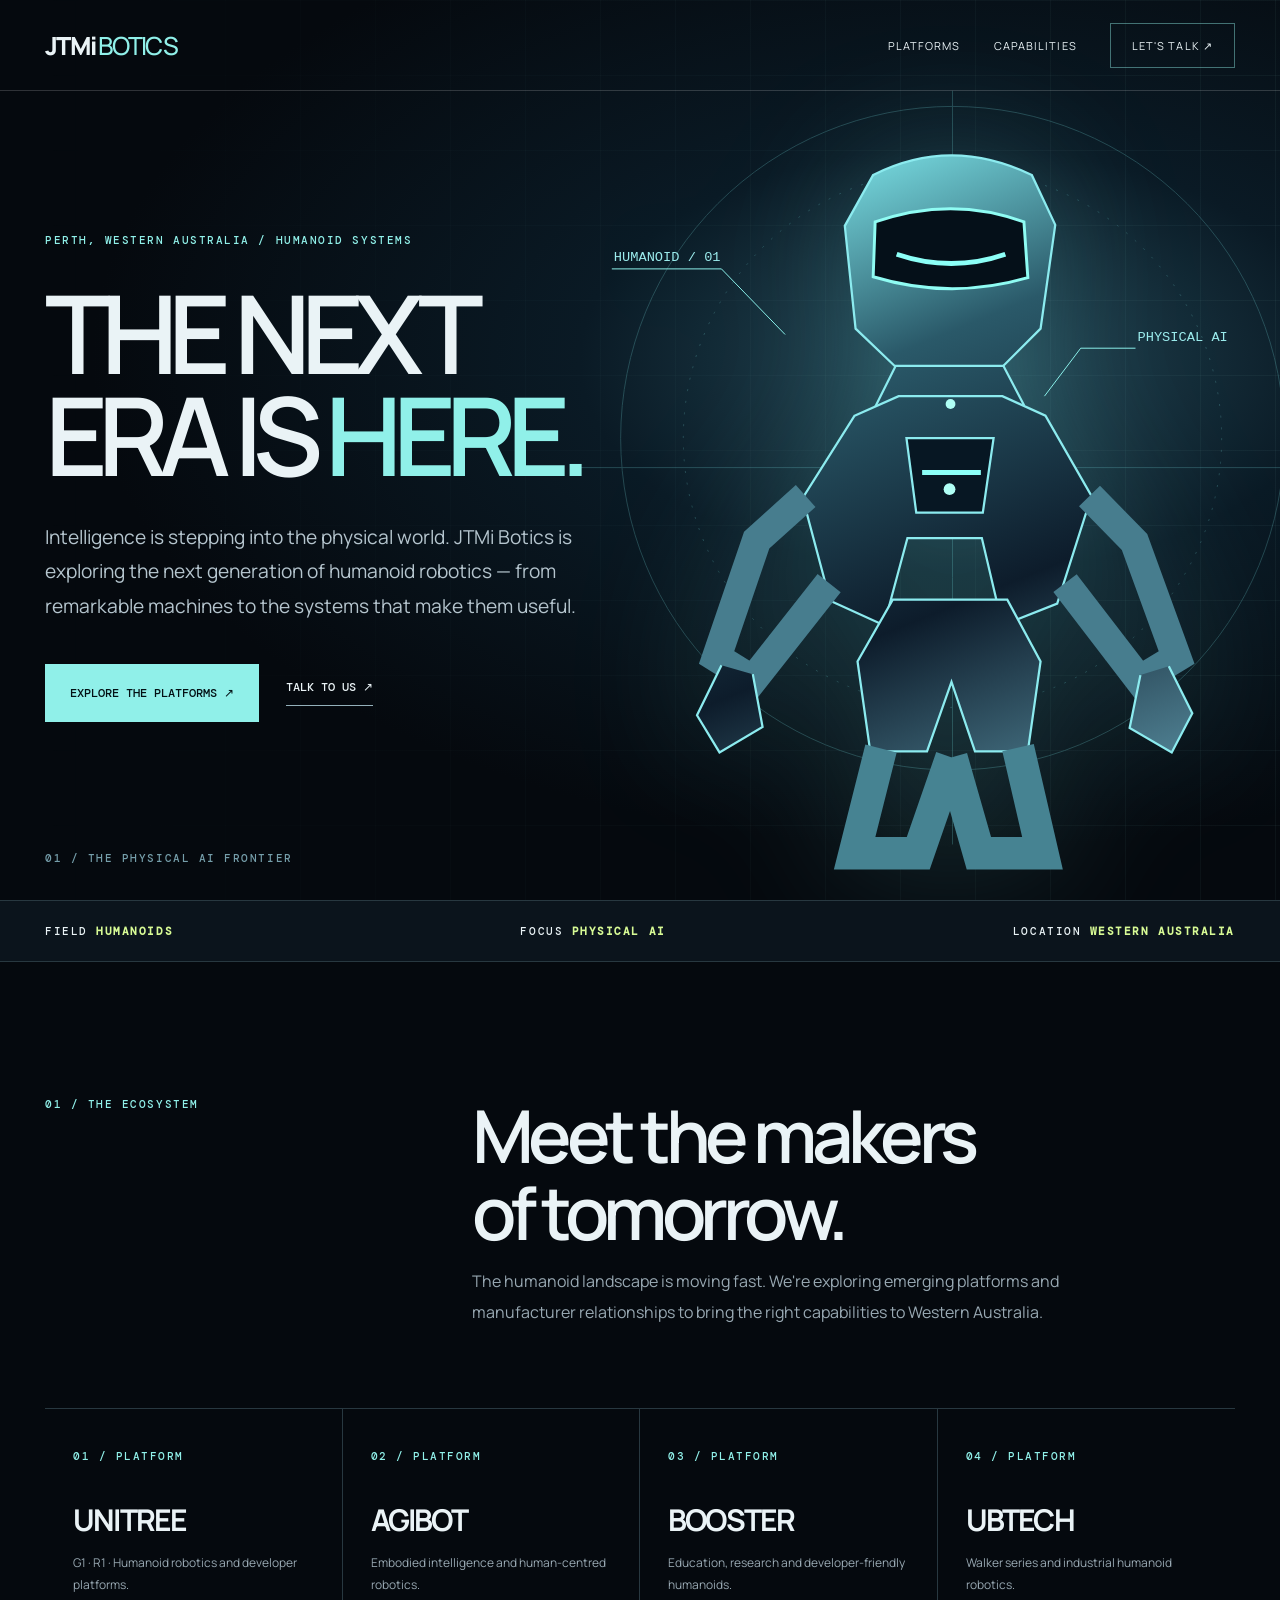
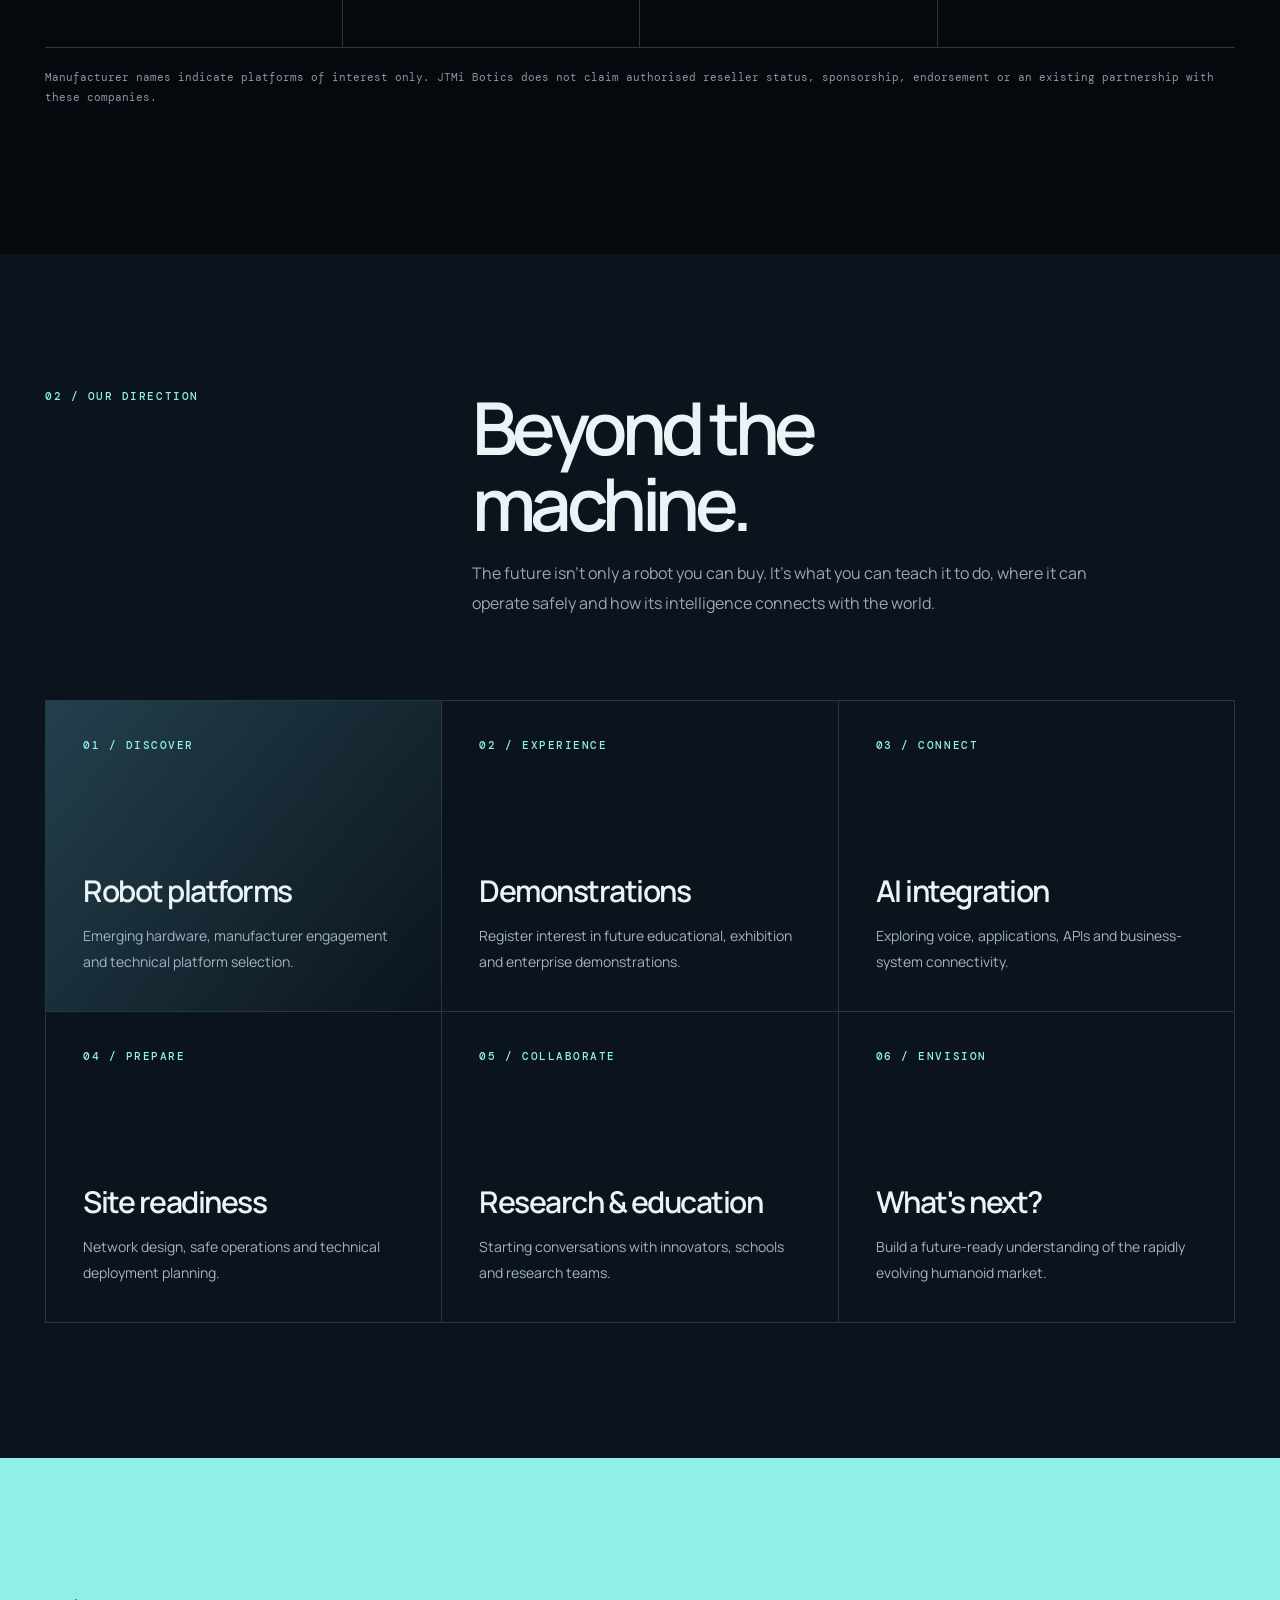
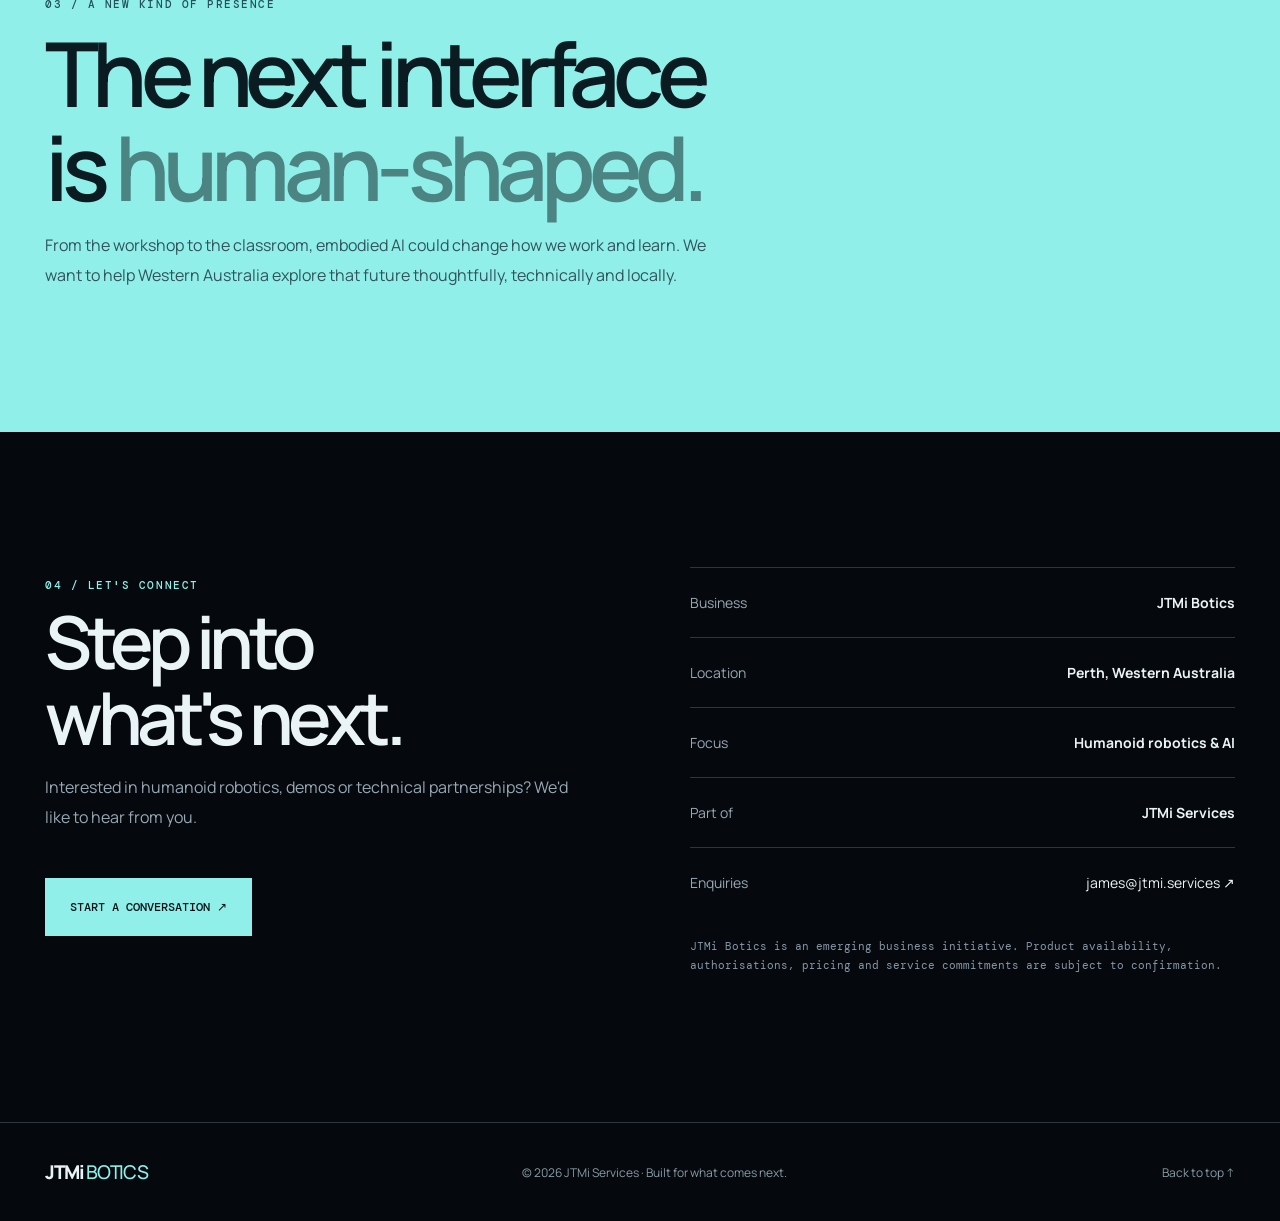
==== botics/index.html @ 13a38875 "Add JTMi Botics humanoid robotics launch site" ====
<!doctype html><html lang="en-AU"><head><meta charset="UTF-8"><meta name="viewport" content="width=device-width,initial-scale=1"><meta name="theme-color" content="#05090e"><meta name="description" content="JTMi Botics — exploring humanoid robotics and physical AI from Perth, Western Australia."><title>JTMi BOTICS — The next era is here</title><link href="https://fonts.googleapis.com/css2?family=DM+Mono:wght@400;500&family=Manrope:wght@400;500;600;700;800&display=swap" rel="stylesheet"><style>:root{--bg:#05090e;--text:#eaf3f6;--mint:#90f0e9;--muted:#98a8b2;--line:#283840}*{box-sizing:border-box}html{scroll-behavior:smooth}body{margin:0;background:var(--bg);color:var(--text);font-family:Manrope,Arial,sans-serif}a{color:inherit;text-decoration:none}.wrap{width:min(1300px,calc(100% - 90px));margin:auto}.mono{font:500 11px "DM Mono",monospace;letter-spacing:.14em;text-transform:uppercase}header{position:absolute;inset:0 0 auto;z-index:4;border-bottom:1px solid #ffffff2b}.head{height:90px;display:flex;align-items:center;justify-content:space-between}.logo{font-size:25px;font-weight:800;letter-spacing:-.07em}.logo span{color:var(--mint);font-weight:500}nav{display:flex;align-items:center;gap:33px;font-size:11px;letter-spacing:.1em;text-transform:uppercase}nav a:hover{color:var(--mint)}.outlined{border:1px solid #91f0e96e;padding:14px 21px}.hero{min-height:830px;min-height:100svh;position:relative;overflow:hidden;display:flex;align-items:center;background:radial-gradient(ellipse at 75% 40%,#244957 0,#0a1a25 28%,#05090e 64%)}.hero:before{content:"";position:absolute;inset:0;background-image:linear-gradient(#aaf7ed0c 1px,transparent 1px),linear-gradient(90deg,#aaf7ed0c 1px,transparent 1px);background-size:75px 75px;mask-image:linear-gradient(90deg,transparent,#000)}.hero-content{position:relative;z-index:2;width:58%;padding:180px 0 125px}.eyebrow{color:var(--mint)}h1{font-size:clamp(66px,8.5vw,132px);line-height:.93;letter-spacing:-.09em;font-weight:600;margin:35px 0}h1 em{font-style:normal;color:var(--mint)}.intro{color:#b5c5ce;font-size:clamp(15px,1.5vw,20px);line-height:1.8;max-width:570px}.action{display:flex;gap:27px;align-items:center;flex-wrap:wrap;margin-top:40px}.button{display:inline-flex;gap:36px;align-items:center;background:var(--mint);color:#031014;border:1px solid var(--mint);padding:20px 24px;text-transform:uppercase;font:500 12px "DM Mono",monospace;transition:transform .2s}.button:hover{transform:translateY(-3px)}.secondary{border-bottom:1px solid #94b0ba;padding-bottom:10px;font:500 12px "DM Mono",monospace;text-transform:uppercase}.robot{position:absolute;top:5%;right:-5%;height:95%;width:65%;filter:drop-shadow(0 0 65px #77e9e933);pointer-events:none}.robot svg{height:100%;width:100%}.bottom-tag{position:absolute;bottom:35px;left:max(45px,calc((100% - 1300px)/2));color:#759eaa}.strip{background:#0b141c;border-block:1px solid var(--line)}.strip .wrap{padding:23px 0;display:flex;justify-content:space-between;gap:20px;flex-wrap:wrap}.strip strong{color:#d7fa95}.section{padding:135px 0}.section-head{display:grid;grid-template-columns:1fr 2fr;gap:45px;margin-bottom:65px}.kicker{color:var(--mint)}h2{font-size:clamp(45px,5.7vw,82px);line-height:1.05;letter-spacing:-.075em;font-weight:600;margin:0}.desc{color:var(--muted);line-height:1.9;max-width:670px;font-size:16px}.brands{display:grid;grid-template-columns:repeat(4,1fr);border-block:1px solid var(--line)}.brand{padding:40px 28px;border-right:1px solid var(--line)}.brand:last-child{border:0}.brand .mono{color:var(--mint)}.brand h3{font-size:30px;letter-spacing:-.06em;margin:36px 0 12px}.brand p{color:var(--muted);font-size:12px;line-height:1.8}.disclaimer{font:400 11px/1.8 "DM Mono";color:#8797a5;margin-top:20px}.services{background:#0b141c}.cards{display:grid;grid-template-columns:repeat(3,1fr);gap:1px;background:var(--line);border:1px solid var(--line)}.card{min-height:310px;background:#0b141c;padding:37px;display:flex;flex-direction:column;justify-content:space-between}.card:first-child{background:linear-gradient(130deg,#23404d,#0b141c)}.card .mono{color:var(--mint)}.card h3{font-size:30px;font-weight:600;letter-spacing:-.05em;margin:0 0 12px}.card p{color:#a3b4c0;font-size:14px;line-height:1.8;margin:0}.statement{background:var(--mint);color:#0a1b22;padding:125px 0}.statement h2{font-size:clamp(50px,7vw,106px)}.statement h2 span{opacity:.5}.statement .mono{color:#24515a}.statement p{max-width:670px;line-height:1.9;color:#31535b}.contact{padding:135px 0}.contact-row{display:grid;grid-template-columns:1fr 1fr;gap:100px}.contact .button{margin-top:30px}.detail{display:flex;justify-content:space-between;gap:22px;padding:25px 0;border-top:1px solid var(--line);font-size:14px}.detail span{color:var(--muted)}footer{border-top:1px solid var(--line);padding:36px 0;color:#899ca4;font-size:12px}footer .wrap{display:flex;justify-content:space-between;align-items:center;gap:20px}footer .logo{font-size:19px;color:var(--text)}@media(max-width:920px){.wrap{width:calc(100% - 42px)}.hero{min-height:850px;align-items:flex-end}.hero-content{width:100%;padding:200px 0 120px}.robot{width:100%;height:68%;right:-20%;top:0;opacity:.5}.section-head{grid-template-columns:1fr;gap:25px}.brands{grid-template-columns:1fr 1fr}.brand:nth-child(2){border-right:0}.brand:nth-child(-n+2){border-bottom:1px solid var(--line)}.cards{grid-template-columns:1fr 1fr}.contact-row{gap:40px}}@media(max-width:570px){.wrap{width:calc(100% - 36px)}.head{height:70px}.logo{font-size:21px}nav a:not(.outlined){display:none}nav .outlined{padding:12px;font-size:10px}.hero h1{font-size:clamp(63px,16vw,90px)}.hero-content{padding:210px 0 115px}.hero .robot{width:140%;right:-45%;height:60%;top:3%}.bottom-tag{left:18px}.section{padding:90px 0}.brands,.cards,.contact-row{grid-template-columns:1fr}.brand{border-right:0;border-bottom:1px solid var(--line)}.brand:last-child{border-bottom:0}.card{min-height:230px}.statement{padding:90px 0}footer .wrap{align-items:start;flex-direction:column}}@media(prefers-reduced-motion:reduce){html{scroll-behavior:auto}.button{transition:none}}</style></head><body><header><div class="wrap head"><a class="logo" href="#top">JTMi <span>BOTICS</span></a><nav><a href="#platforms">Platforms</a><a href="#services">Capabilities</a><a class="outlined" href="#contact">Let's talk ↗</a></nav></div></header><main><section class="hero" id="top"><div class="wrap"><div class="hero-content"><div class="mono eyebrow">Perth, Western Australia / Humanoid systems</div><h1>THE NEXT<br>ERA IS <em>HERE.</em></h1><p class="intro">Intelligence is stepping into the physical world. JTMi Botics is exploring the next generation of humanoid robotics — from remarkable machines to the systems that make them useful.</p><div class="action"><a class="button" href="#platforms">Explore the platforms ↗</a><a class="secondary" href="#contact">Talk to us ↗</a></div></div></div><div class="robot" aria-hidden="true"><svg viewBox="0 0 850 850" xmlns="http://www.w3.org/2000/svg"><defs><linearGradient id="m" x1="300" y1="100" x2="580" y2="790" gradientUnits="userSpaceOnUse"><stop stop-color="#80e9ed"/><stop offset=".3" stop-color="#2a5969"/><stop offset=".65" stop-color="#0d1c2b"/><stop offset="1" stop-color="#588ea0"/></linearGradient></defs><g fill="none" stroke="#75d9db" opacity=".25"><circle cx="450" cy="390" r="339"/><circle cx="450" cy="390" r="275" stroke-dasharray="2 10"/><path d="M60 420h725M450 35v770"/></g><g fill="url(#m)" stroke="#8cebef" stroke-width="2.3"><path d="M369 121 Q448 81 531 121 L555 172 540 278 498 320H395L351 278 340 173Z"/><path d="M371 169Q449 142 523 169L527 226Q448 249 369 225Z" fill="#051019" stroke="#8ffcf3" stroke-width="3"/><path d="M392 316h110l21 40-20 45H391l-20-43Z"/><path d="M350 367l45-20h106l44 20 47 82-35 110-56 22-21-89h-76l-24 89-55-25-28-105Z"/><path d="M403 390h89l-11 76h-68Z" fill="#071723"/><path d="M300 449l-50 45-41 120 37 23 78-99M590 449l46 47 43 118-38 23-76-99" fill="none" stroke="#477d8e" stroke-width="30"/><path d="M214 622l-25 51 23 38 44-26-10-54M671 623l24 48-21 40-43-25 11-54"/><path d="M389 555h117l34 63-13 92h-54l-24-71-25 71h-58l-13-92Z"/><path d="M377 707l-27 107h65l34-98M517 706l25 108h-65l-28-98" fill="none" stroke="#468392" stroke-width="33"/></g><path d="M393 202q56 19 111 0M419 425h60" stroke="#8cfff7" stroke-width="5" fill="none"/><circle cx="448" cy="355" r="5" fill="#affff5"/><circle cx="447" cy="442" r="6" fill="#affff5"/><g font-family="monospace" font-size="14" fill="#9beced"><text x="104" y="209">HUMANOID / 01</text><path d="M102 217h112l65 67" stroke="#8ef4ee" fill="none"/><text x="639" y="291">PHYSICAL AI</text><path d="M637 298h-56l-37 49" stroke="#8ef4ee" fill="none"/></g></svg></div><div class="mono bottom-tag">01 / The physical AI frontier</div></section><div class="strip"><div class="wrap"><span class="mono">FIELD <strong>HUMANOIDS</strong></span><span class="mono">FOCUS <strong>PHYSICAL AI</strong></span><span class="mono">LOCATION <strong>WESTERN AUSTRALIA</strong></span></div></div><section class="section" id="platforms"><div class="wrap"><div class="section-head"><div class="mono kicker">01 / The ecosystem</div><div><h2>Meet the makers<br>of tomorrow.</h2><p class="desc">The humanoid landscape is moving fast. We're exploring emerging platforms and manufacturer relationships to bring the right capabilities to Western Australia.</p></div></div><div class="brands"><article class="brand"><div class="mono">01 / Platform</div><h3>UNITREE</h3><p>G1 · R1 · Humanoid robotics and developer platforms.</p></article><article class="brand"><div class="mono">02 / Platform</div><h3>AGIBOT</h3><p>Embodied intelligence and human-centred robotics.</p></article><article class="brand"><div class="mono">03 / Platform</div><h3>BOOSTER</h3><p>Education, research and developer-friendly humanoids.</p></article><article class="brand"><div class="mono">04 / Platform</div><h3>UBTECH</h3><p>Walker series and industrial humanoid robotics.</p></article></div><p class="disclaimer">Manufacturer names indicate platforms of interest only. JTMi Botics does not claim authorised reseller status, sponsorship, endorsement or an existing partnership with these companies.</p></div></section><section class="section services" id="services"><div class="wrap"><div class="section-head"><div class="mono kicker">02 / Our direction</div><div><h2>Beyond the<br>machine.</h2><p class="desc">The future isn't only a robot you can buy. It's what you can teach it to do, where it can operate safely and how its intelligence connects with the world.</p></div></div><div class="cards"><article class="card"><div class="mono">01 / Discover</div><div><h3>Robot platforms</h3><p>Emerging hardware, manufacturer engagement and technical platform selection.</p></div></article><article class="card"><div class="mono">02 / Experience</div><div><h3>Demonstrations</h3><p>Register interest in future educational, exhibition and enterprise demonstrations.</p></div></article><article class="card"><div class="mono">03 / Connect</div><div><h3>AI integration</h3><p>Exploring voice, applications, APIs and business-system connectivity.</p></div></article><article class="card"><div class="mono">04 / Prepare</div><div><h3>Site readiness</h3><p>Network design, safe operations and technical deployment planning.</p></div></article><article class="card"><div class="mono">05 / Collaborate</div><div><h3>Research & education</h3><p>Starting conversations with innovators, schools and research teams.</p></div></article><article class="card"><div class="mono">06 / Envision</div><div><h3>What's next?</h3><p>Build a future-ready understanding of the rapidly evolving humanoid market.</p></div></article></div></div></section><section class="statement"><div class="wrap"><p class="mono">03 / A new kind of presence</p><h2>The next interface<br>is <span>human-shaped.</span></h2><p>From the workshop to the classroom, embodied AI could change how we work and learn. We want to help Western Australia explore that future thoughtfully, technically and locally.</p></div></section><section class="contact" id="contact"><div class="wrap contact-row"><div><p class="mono kicker">04 / Let's connect</p><h2>Step into<br>what's next.</h2><p class="desc">Interested in humanoid robotics, demos or technical partnerships? We'd like to hear from you.</p><a class="button" href="mailto:james@jtmi.services?subject=JTMi%20Botics%20Enquiry">Start a conversation ↗</a></div><div><div class="detail"><span>Business</span><b>JTMi Botics</b></div><div class="detail"><span>Location</span><b>Perth, Western Australia</b></div><div class="detail"><span>Focus</span><b>Humanoid robotics & AI</b></div><div class="detail"><span>Part of</span><b>JTMi Services</b></div><div class="detail"><span>Enquiries</span><a href="mailto:james@jtmi.services">james@jtmi.services ↗</a></div><p class="disclaimer">JTMi Botics is an emerging business initiative. Product availability, authorisations, pricing and service commitments are subject to confirmation.</p></div></div></section></main><footer><div class="wrap"><div class="logo">JTMi <span>BOTICS</span></div><span>© <span id="yr">2026</span> JTMi Services · Built for what comes next.</span><a href="#top">Back to top ↑</a></div></footer><script>document.getElementById('yr').textContent=new Date().getFullYear()</script></body></html>
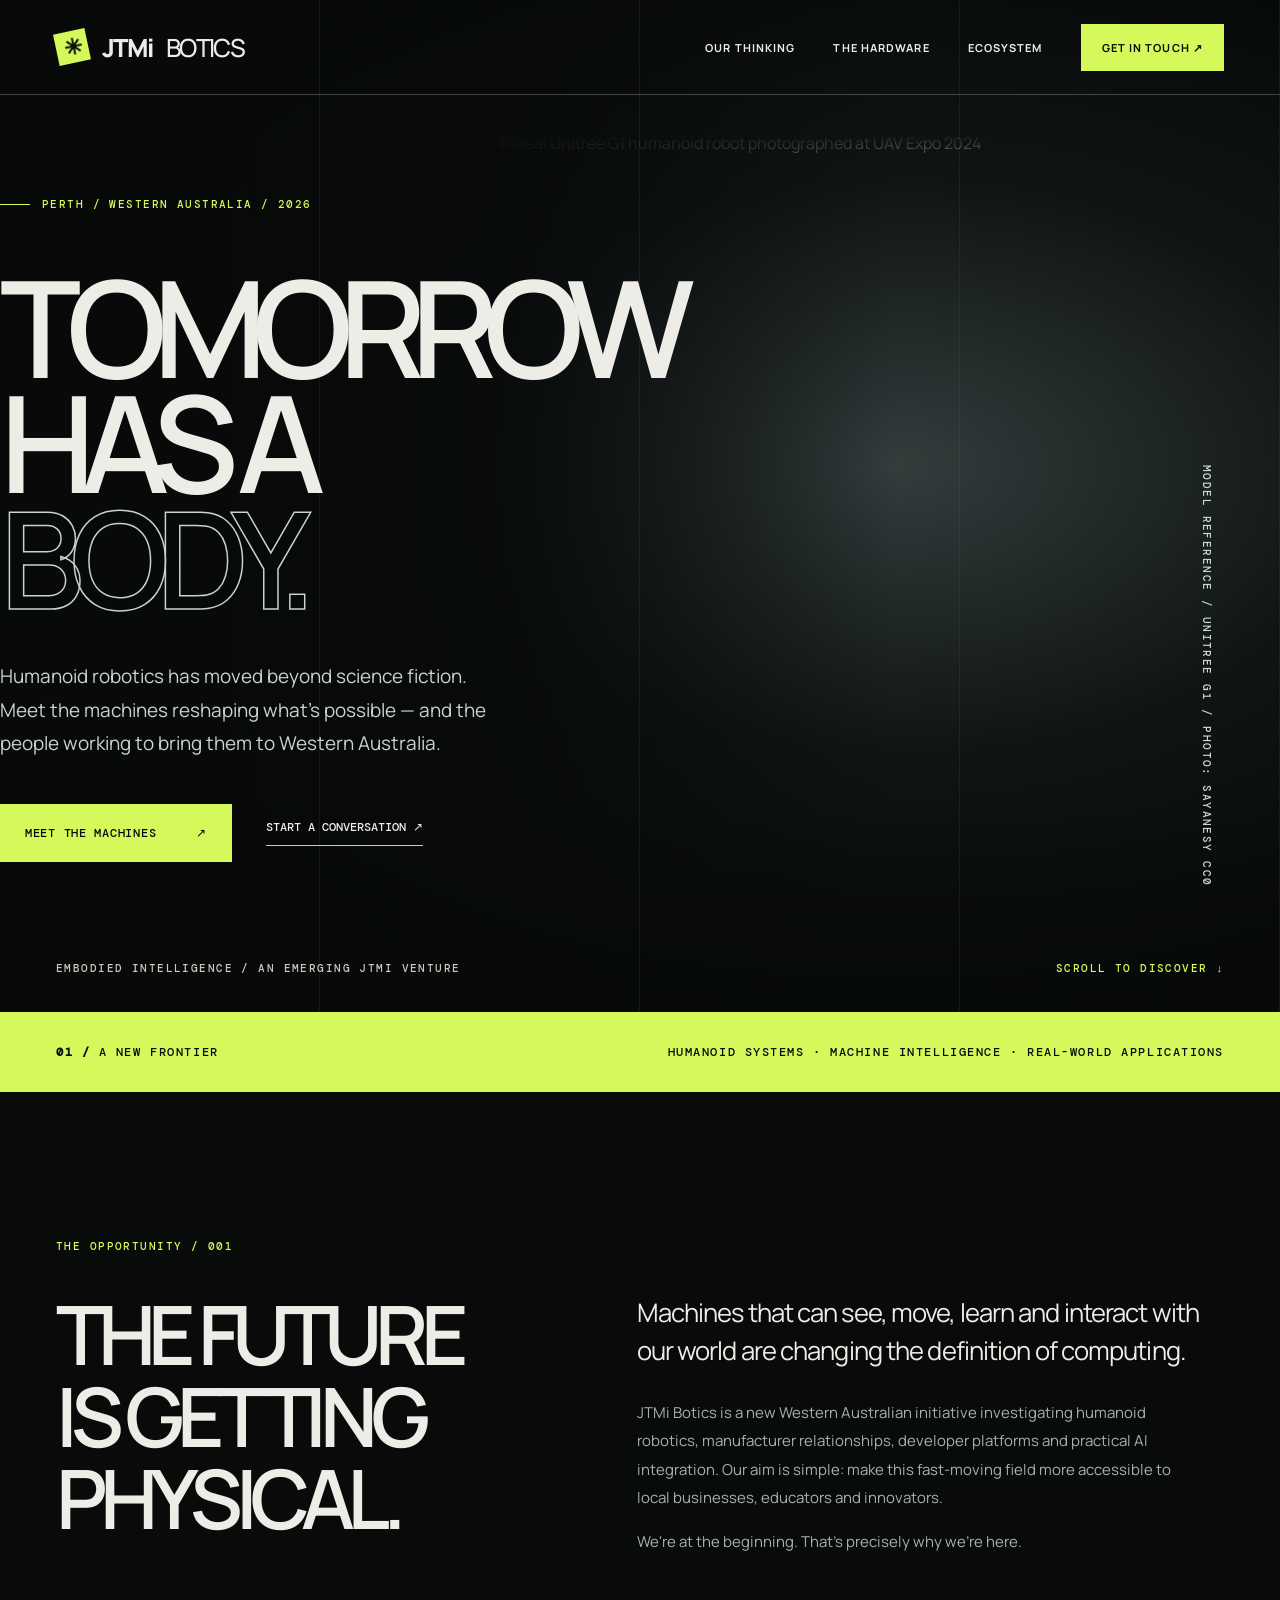
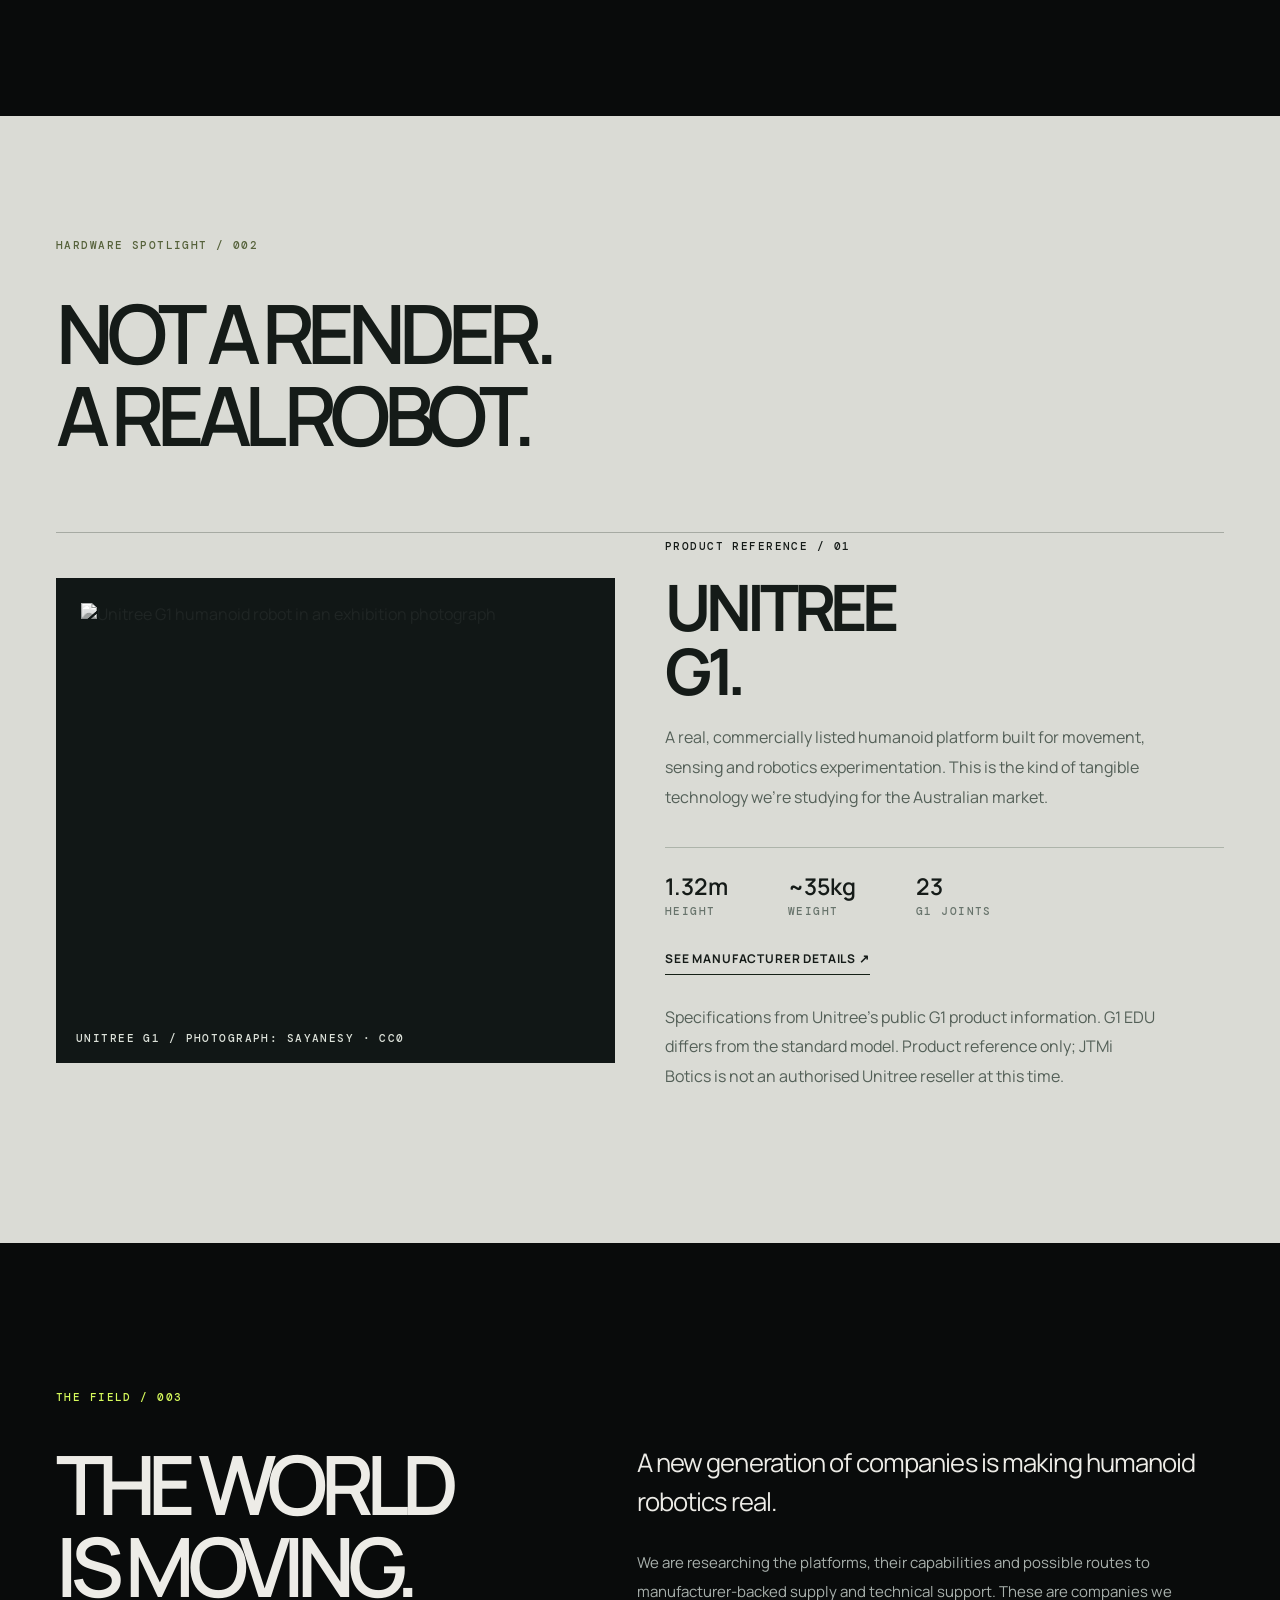
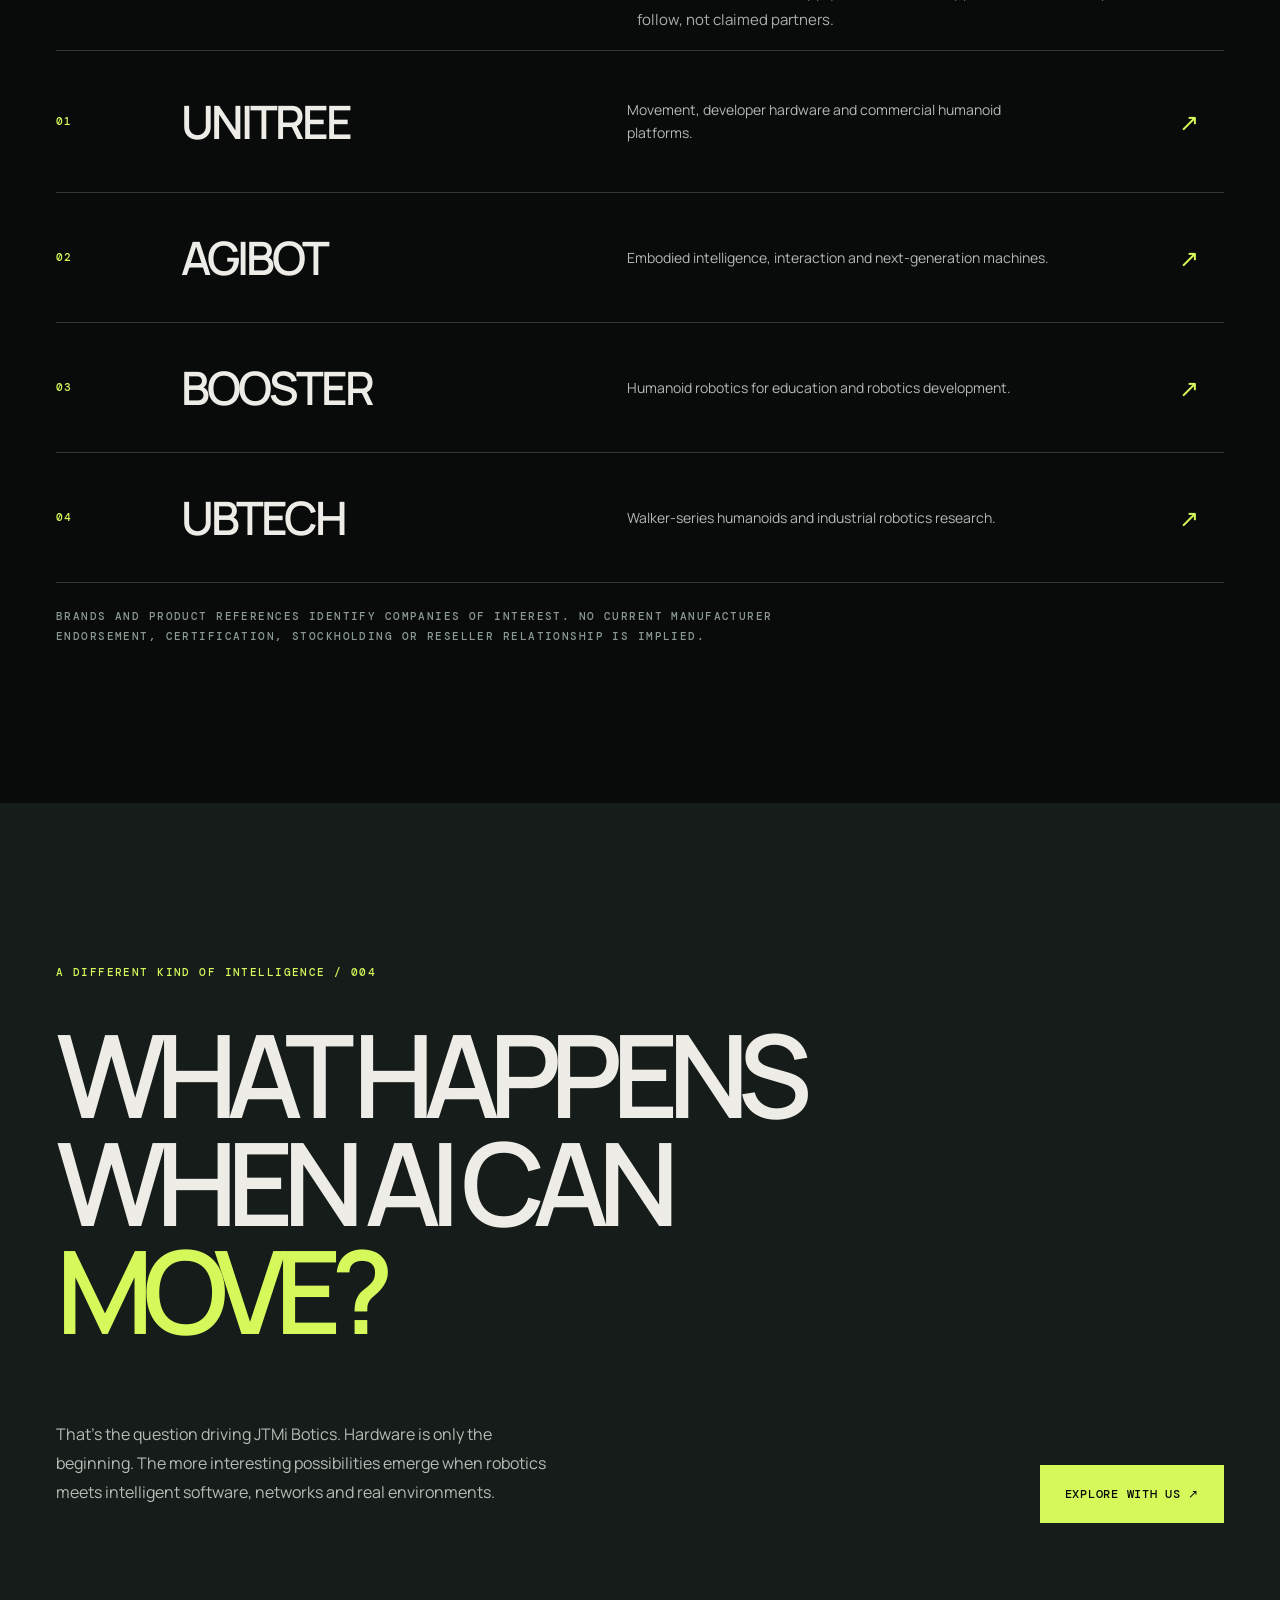
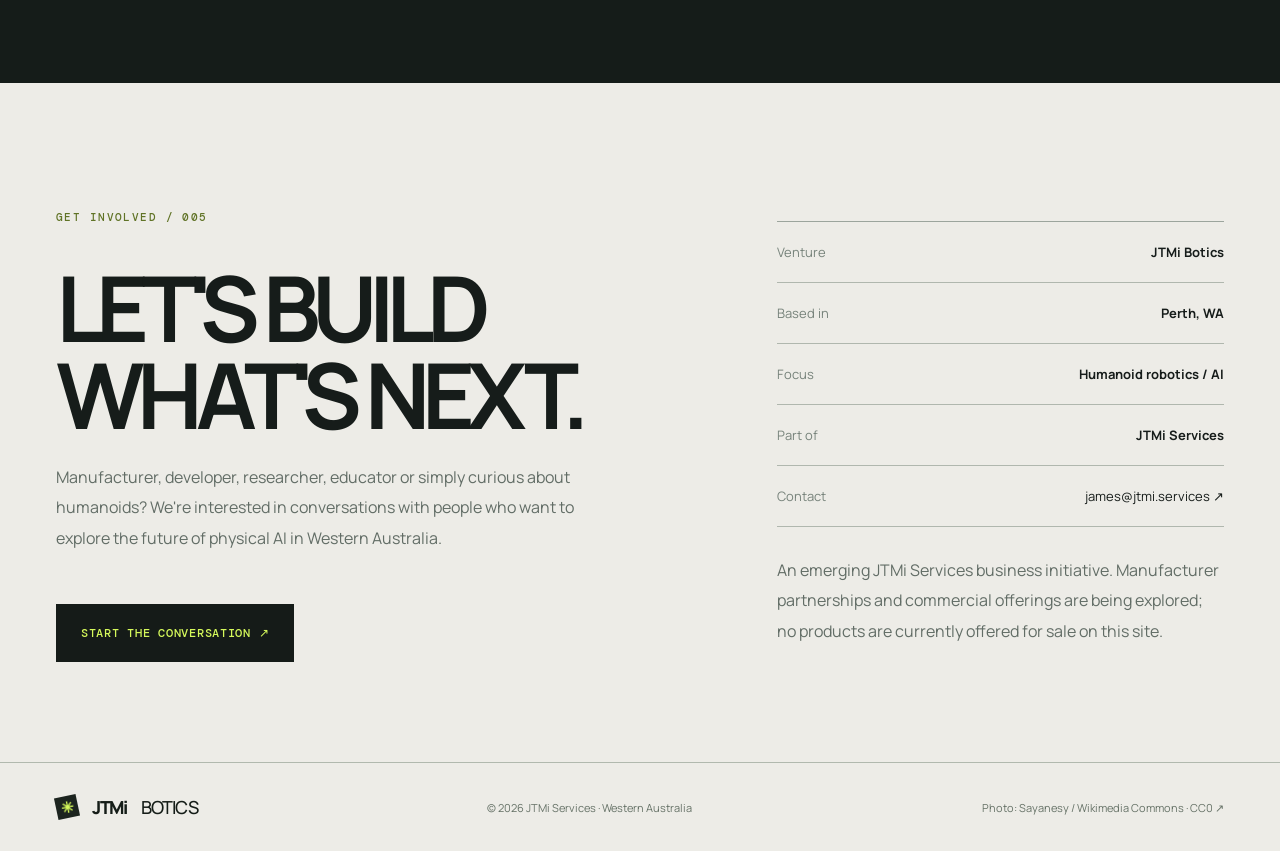
==== commit 98b1c302: "Redesign JTMi Botics with premium editorial direction and rights-cleared real robot photography" ====
--- a/botics/index.html
+++ b/botics/index.html
@@ -1 +1,21 @@
-<!doctype html><html lang="en-AU"><head><meta charset="UTF-8"><meta name="viewport" content="width=device-width,initial-scale=1"><meta name="theme-color" content="#05090e"><meta name="description" content="JTMi Botics — exploring humanoid robotics and physical AI from Perth, Western Australia."><title>JTMi BOTICS — The next era is here</title><link href="https://fonts.googleapis.com/css2?family=DM+Mono:wght@400;500&family=Manrope:wght@400;500;600;700;800&display=swap" rel="stylesheet"><style>:root{--bg:#05090e;--text:#eaf3f6;--mint:#90f0e9;--muted:#98a8b2;--line:#283840}*{box-sizing:border-box}html{scroll-behavior:smooth}body{margin:0;background:var(--bg);color:var(--text);font-family:Manrope,Arial,sans-serif}a{color:inherit;text-decoration:none}.wrap{width:min(1300px,calc(100% - 90px));margin:auto}.mono{font:500 11px "DM Mono",monospace;letter-spacing:.14em;text-transform:uppercase}header{position:absolute;inset:0 0 auto;z-index:4;border-bottom:1px solid #ffffff2b}.head{height:90px;display:flex;align-items:center;justify-content:space-between}.logo{font-size:25px;font-weight:800;letter-spacing:-.07em}.logo span{color:var(--mint);font-weight:500}nav{display:flex;align-items:center;gap:33px;font-size:11px;letter-spacing:.1em;text-transform:uppercase}nav a:hover{color:var(--mint)}.outlined{border:1px solid #91f0e96e;padding:14px 21px}.hero{min-height:830px;min-height:100svh;position:relative;overflow:hidden;display:flex;align-items:center;background:radial-gradient(ellipse at 75% 40%,#244957 0,#0a1a25 28%,#05090e 64%)}.hero:before{content:"";position:absolute;inset:0;background-image:linear-gradient(#aaf7ed0c 1px,transparent 1px),linear-gradient(90deg,#aaf7ed0c 1px,transparent 1px);background-size:75px 75px;mask-image:linear-gradient(90deg,transparent,#000)}.hero-content{position:relative;z-index:2;width:58%;padding:180px 0 125px}.eyebrow{color:var(--mint)}h1{font-size:clamp(66px,8.5vw,132px);line-height:.93;letter-spacing:-.09em;font-weight:600;margin:35px 0}h1 em{font-style:normal;color:var(--mint)}.intro{color:#b5c5ce;font-size:clamp(15px,1.5vw,20px);line-height:1.8;max-width:570px}.action{display:flex;gap:27px;align-items:center;flex-wrap:wrap;margin-top:40px}.button{display:inline-flex;gap:36px;align-items:center;background:var(--mint);color:#031014;border:1px solid var(--mint);padding:20px 24px;text-transform:uppercase;font:500 12px "DM Mono",monospace;transition:transform .2s}.button:hover{transform:translateY(-3px)}.secondary{border-bottom:1px solid #94b0ba;padding-bottom:10px;font:500 12px "DM Mono",monospace;text-transform:uppercase}.robot{position:absolute;top:5%;right:-5%;height:95%;width:65%;filter:drop-shadow(0 0 65px #77e9e933);pointer-events:none}.robot svg{height:100%;width:100%}.bottom-tag{position:absolute;bottom:35px;left:max(45px,calc((100% - 1300px)/2));color:#759eaa}.strip{background:#0b141c;border-block:1px solid var(--line)}.strip .wrap{padding:23px 0;display:flex;justify-content:space-between;gap:20px;flex-wrap:wrap}.strip strong{color:#d7fa95}.section{padding:135px 0}.section-head{display:grid;grid-template-columns:1fr 2fr;gap:45px;margin-bottom:65px}.kicker{color:var(--mint)}h2{font-size:clamp(45px,5.7vw,82px);line-height:1.05;letter-spacing:-.075em;font-weight:600;margin:0}.desc{color:var(--muted);line-height:1.9;max-width:670px;font-size:16px}.brands{display:grid;grid-template-columns:repeat(4,1fr);border-block:1px solid var(--line)}.brand{padding:40px 28px;border-right:1px solid var(--line)}.brand:last-child{border:0}.brand .mono{color:var(--mint)}.brand h3{font-size:30px;letter-spacing:-.06em;margin:36px 0 12px}.brand p{color:var(--muted);font-size:12px;line-height:1.8}.disclaimer{font:400 11px/1.8 "DM Mono";color:#8797a5;margin-top:20px}.services{background:#0b141c}.cards{display:grid;grid-template-columns:repeat(3,1fr);gap:1px;background:var(--line);border:1px solid var(--line)}.card{min-height:310px;background:#0b141c;padding:37px;display:flex;flex-direction:column;justify-content:space-between}.card:first-child{background:linear-gradient(130deg,#23404d,#0b141c)}.card .mono{color:var(--mint)}.card h3{font-size:30px;font-weight:600;letter-spacing:-.05em;margin:0 0 12px}.card p{color:#a3b4c0;font-size:14px;line-height:1.8;margin:0}.statement{background:var(--mint);color:#0a1b22;padding:125px 0}.statement h2{font-size:clamp(50px,7vw,106px)}.statement h2 span{opacity:.5}.statement .mono{color:#24515a}.statement p{max-width:670px;line-height:1.9;color:#31535b}.contact{padding:135px 0}.contact-row{display:grid;grid-template-columns:1fr 1fr;gap:100px}.contact .button{margin-top:30px}.detail{display:flex;justify-content:space-between;gap:22px;padding:25px 0;border-top:1px solid var(--line);font-size:14px}.detail span{color:var(--muted)}footer{border-top:1px solid var(--line);padding:36px 0;color:#899ca4;font-size:12px}footer .wrap{display:flex;justify-content:space-between;align-items:center;gap:20px}footer .logo{font-size:19px;color:var(--text)}@media(max-width:920px){.wrap{width:calc(100% - 42px)}.hero{min-height:850px;align-items:flex-end}.hero-content{width:100%;padding:200px 0 120px}.robot{width:100%;height:68%;right:-20%;top:0;opacity:.5}.section-head{grid-template-columns:1fr;gap:25px}.brands{grid-template-columns:1fr 1fr}.brand:nth-child(2){border-right:0}.brand:nth-child(-n+2){border-bottom:1px solid var(--line)}.cards{grid-template-columns:1fr 1fr}.contact-row{gap:40px}}@media(max-width:570px){.wrap{width:calc(100% - 36px)}.head{height:70px}.logo{font-size:21px}nav a:not(.outlined){display:none}nav .outlined{padding:12px;font-size:10px}.hero h1{font-size:clamp(63px,16vw,90px)}.hero-content{padding:210px 0 115px}.hero .robot{width:140%;right:-45%;height:60%;top:3%}.bottom-tag{left:18px}.section{padding:90px 0}.brands,.cards,.contact-row{grid-template-columns:1fr}.brand{border-right:0;border-bottom:1px solid var(--line)}.brand:last-child{border-bottom:0}.card{min-height:230px}.statement{padding:90px 0}footer .wrap{align-items:start;flex-direction:column}}@media(prefers-reduced-motion:reduce){html{scroll-behavior:auto}.button{transition:none}}</style></head><body><header><div class="wrap head"><a class="logo" href="#top">JTMi <span>BOTICS</span></a><nav><a href="#platforms">Platforms</a><a href="#services">Capabilities</a><a class="outlined" href="#contact">Let's talk ↗</a></nav></div></header><main><section class="hero" id="top"><div class="wrap"><div class="hero-content"><div class="mono eyebrow">Perth, Western Australia / Humanoid systems</div><h1>THE NEXT<br>ERA IS <em>HERE.</em></h1><p class="intro">Intelligence is stepping into the physical world. JTMi Botics is exploring the next generation of humanoid robotics — from remarkable machines to the systems that make them useful.</p><div class="action"><a class="button" href="#platforms">Explore the platforms ↗</a><a class="secondary" href="#contact">Talk to us ↗</a></div></div></div><div class="robot" aria-hidden="true"><svg viewBox="0 0 850 850" xmlns="http://www.w3.org/2000/svg"><defs><linearGradient id="m" x1="300" y1="100" x2="580" y2="790" gradientUnits="userSpaceOnUse"><stop stop-color="#80e9ed"/><stop offset=".3" stop-color="#2a5969"/><stop offset=".65" stop-color="#0d1c2b"/><stop offset="1" stop-color="#588ea0"/></linearGradient></defs><g fill="none" stroke="#75d9db" opacity=".25"><circle cx="450" cy="390" r="339"/><circle cx="450" cy="390" r="275" stroke-dasharray="2 10"/><path d="M60 420h725M450 35v770"/></g><g fill="url(#m)" stroke="#8cebef" stroke-width="2.3"><path d="M369 121 Q448 81 531 121 L555 172 540 278 498 320H395L351 278 340 173Z"/><path d="M371 169Q449 142 523 169L527 226Q448 249 369 225Z" fill="#051019" stroke="#8ffcf3" stroke-width="3"/><path d="M392 316h110l21 40-20 45H391l-20-43Z"/><path d="M350 367l45-20h106l44 20 47 82-35 110-56 22-21-89h-76l-24 89-55-25-28-105Z"/><path d="M403 390h89l-11 76h-68Z" fill="#071723"/><path d="M300 449l-50 45-41 120 37 23 78-99M590 449l46 47 43 118-38 23-76-99" fill="none" stroke="#477d8e" stroke-width="30"/><path d="M214 622l-25 51 23 38 44-26-10-54M671 623l24 48-21 40-43-25 11-54"/><path d="M389 555h117l34 63-13 92h-54l-24-71-25 71h-58l-13-92Z"/><path d="M377 707l-27 107h65l34-98M517 706l25 108h-65l-28-98" fill="none" stroke="#468392" stroke-width="33"/></g><path d="M393 202q56 19 111 0M419 425h60" stroke="#8cfff7" stroke-width="5" fill="none"/><circle cx="448" cy="355" r="5" fill="#affff5"/><circle cx="447" cy="442" r="6" fill="#affff5"/><g font-family="monospace" font-size="14" fill="#9beced"><text x="104" y="209">HUMANOID / 01</text><path d="M102 217h112l65 67" stroke="#8ef4ee" fill="none"/><text x="639" y="291">PHYSICAL AI</text><path d="M637 298h-56l-37 49" stroke="#8ef4ee" fill="none"/></g></svg></div><div class="mono bottom-tag">01 / The physical AI frontier</div></section><div class="strip"><div class="wrap"><span class="mono">FIELD <strong>HUMANOIDS</strong></span><span class="mono">FOCUS <strong>PHYSICAL AI</strong></span><span class="mono">LOCATION <strong>WESTERN AUSTRALIA</strong></span></div></div><section class="section" id="platforms"><div class="wrap"><div class="section-head"><div class="mono kicker">01 / The ecosystem</div><div><h2>Meet the makers<br>of tomorrow.</h2><p class="desc">The humanoid landscape is moving fast. We're exploring emerging platforms and manufacturer relationships to bring the right capabilities to Western Australia.</p></div></div><div class="brands"><article class="brand"><div class="mono">01 / Platform</div><h3>UNITREE</h3><p>G1 · R1 · Humanoid robotics and developer platforms.</p></article><article class="brand"><div class="mono">02 / Platform</div><h3>AGIBOT</h3><p>Embodied intelligence and human-centred robotics.</p></article><article class="brand"><div class="mono">03 / Platform</div><h3>BOOSTER</h3><p>Education, research and developer-friendly humanoids.</p></article><article class="brand"><div class="mono">04 / Platform</div><h3>UBTECH</h3><p>Walker series and industrial humanoid robotics.</p></article></div><p class="disclaimer">Manufacturer names indicate platforms of interest only. JTMi Botics does not claim authorised reseller status, sponsorship, endorsement or an existing partnership with these companies.</p></div></section><section class="section services" id="services"><div class="wrap"><div class="section-head"><div class="mono kicker">02 / Our direction</div><div><h2>Beyond the<br>machine.</h2><p class="desc">The future isn't only a robot you can buy. It's what you can teach it to do, where it can operate safely and how its intelligence connects with the world.</p></div></div><div class="cards"><article class="card"><div class="mono">01 / Discover</div><div><h3>Robot platforms</h3><p>Emerging hardware, manufacturer engagement and technical platform selection.</p></div></article><article class="card"><div class="mono">02 / Experience</div><div><h3>Demonstrations</h3><p>Register interest in future educational, exhibition and enterprise demonstrations.</p></div></article><article class="card"><div class="mono">03 / Connect</div><div><h3>AI integration</h3><p>Exploring voice, applications, APIs and business-system connectivity.</p></div></article><article class="card"><div class="mono">04 / Prepare</div><div><h3>Site readiness</h3><p>Network design, safe operations and technical deployment planning.</p></div></article><article class="card"><div class="mono">05 / Collaborate</div><div><h3>Research & education</h3><p>Starting conversations with innovators, schools and research teams.</p></div></article><article class="card"><div class="mono">06 / Envision</div><div><h3>What's next?</h3><p>Build a future-ready understanding of the rapidly evolving humanoid market.</p></div></article></div></div></section><section class="statement"><div class="wrap"><p class="mono">03 / A new kind of presence</p><h2>The next interface<br>is <span>human-shaped.</span></h2><p>From the workshop to the classroom, embodied AI could change how we work and learn. We want to help Western Australia explore that future thoughtfully, technically and locally.</p></div></section><section class="contact" id="contact"><div class="wrap contact-row"><div><p class="mono kicker">04 / Let's connect</p><h2>Step into<br>what's next.</h2><p class="desc">Interested in humanoid robotics, demos or technical partnerships? We'd like to hear from you.</p><a class="button" href="mailto:james@jtmi.services?subject=JTMi%20Botics%20Enquiry">Start a conversation ↗</a></div><div><div class="detail"><span>Business</span><b>JTMi Botics</b></div><div class="detail"><span>Location</span><b>Perth, Western Australia</b></div><div class="detail"><span>Focus</span><b>Humanoid robotics & AI</b></div><div class="detail"><span>Part of</span><b>JTMi Services</b></div><div class="detail"><span>Enquiries</span><a href="mailto:james@jtmi.services">james@jtmi.services ↗</a></div><p class="disclaimer">JTMi Botics is an emerging business initiative. Product availability, authorisations, pricing and service commitments are subject to confirmation.</p></div></div></section></main><footer><div class="wrap"><div class="logo">JTMi <span>BOTICS</span></div><span>© <span id="yr">2026</span> JTMi Services · Built for what comes next.</span><a href="#top">Back to top ↑</a></div></footer><script>document.getElementById('yr').textContent=new Date().getFullYear()</script></body></html>+<!doctype html>
+<html lang="en-AU"><head><meta charset="utf-8"><meta name="viewport" content="width=device-width,initial-scale=1"><meta name="theme-color" content="#090b0b"><meta name="description" content="JTMi Botics. Humanoid robotics and embodied AI. Independent exploration, research, demonstrations and integration from Western Australia."><title>JTMi BOTICS — Tomorrow has a body.</title><link rel="preconnect" href="https://fonts.googleapis.com"><link rel="preconnect" href="https://fonts.gstatic.com" crossorigin><link href="https://fonts.googleapis.com/css2?family=DM+Mono:wght@400;500&family=Manrope:wght@400;500;600;700;800&display=swap" rel="stylesheet">
+<style>
+:root{--black:#090b0b;--paper:#edece7;--ink:#161c1a;--acid:#d5f95b;--faded:#a5aaa7;--line:#323735}*{box-sizing:border-box}html{scroll-behavior:smooth}body{margin:0;background:var(--black);color:var(--paper);font-family:Manrope,Arial,sans-serif}a{color:inherit;text-decoration:none}a:focus-visible,button:focus-visible{outline:2px solid var(--acid);outline-offset:5px}button{font:inherit}::selection{background:var(--acid);color:#151616}.mono{font:500 11px/1.7 'DM Mono',monospace;letter-spacing:.13em;text-transform:uppercase}.container{width:min(1500px,calc(100% - 112px));margin:auto}.topbar{position:absolute;z-index:30;top:0;left:0;right:0;border-bottom:1px solid #ffffff3b}.bar{height:94px;display:flex;align-items:center;justify-content:space-between}.identity{font-size:25px;letter-spacing:-.07em;font-weight:800;display:flex;align-items:center;gap:14px}.identity em{font-style:normal;font-weight:500}.sigil{display:inline-flex;width:32px;height:32px;background:var(--acid);color:var(--black);align-items:center;justify-content:center;font:700 22px Manrope;transform:rotate(-12deg)}.nav{display:flex;align-items:center;gap:38px}.nav a{font-size:11px;letter-spacing:.1em;text-transform:uppercase;font-weight:700}.nav a:hover{color:var(--acid)}.nav .contact-link{background:var(--acid);color:#0a0b0b;padding:16px 21px}
+.hero{min-height:800px;min-height:100svh;position:relative;overflow:hidden;background:#080a0a;display:flex;align-items:flex-end}.hero-media{position:absolute;inset:0;background:radial-gradient(ellipse at 70% 46%,#323d3c,#101414 37%,#050707 75%)}.hero-media:after{content:"";position:absolute;inset:0;background:linear-gradient(90deg,#080a0a 2%,#080a0a 18%,#080a0ae0 39%,transparent 70%),linear-gradient(0deg,#080a0a 0%,transparent 20%)}.hero-media img{position:absolute;right:6%;top:13%;height:83%;width:55%;object-fit:contain;object-position:center;filter:contrast(1.16) grayscale(1) brightness(.83);mix-blend-mode:screen;mask-image:linear-gradient(to bottom,transparent 0%,black 7%,black 88%,transparent 100%)}.hero-lines{position:absolute;inset:0;pointer-events:none;background:repeating-linear-gradient(90deg,transparent 0,transparent calc(25% - 1px),#ffffff0d calc(25% - 1px),#ffffff0d 25%)}.hero-main{z-index:2;position:relative;padding:195px 0 150px;width:100%}.hero-label{display:flex;gap:12px;align-items:center;color:var(--acid)}.hero-label:before{content:"";width:30px;height:1px;background:var(--acid)}h1{font-size:clamp(74px,10.5vw,176px);font-weight:600;letter-spacing:-.105em;line-height:.86;margin:55px 0 45px;max-width:1050px}h1 .outline{color:transparent;-webkit-text-stroke:1.5px #cbd2cb}h1 .accent{color:var(--acid)}.hero-intro{font-size:clamp(16px,1.48vw,21px);line-height:1.75;max-width:490px;color:#ccd2ce}.hero-actions{display:flex;gap:34px;align-items:center;margin-top:44px}.action{display:inline-flex;gap:40px;align-items:center;justify-content:space-between;background:var(--acid);color:var(--black);font:500 12px 'DM Mono',monospace;text-transform:uppercase;letter-spacing:.06em;padding:20px 24px;border:1px solid var(--acid);transition:transform .2s}.action:hover{transform:translateY(-3px)}.ghost{border-bottom:1px solid #c5ccc2;padding-bottom:10px;font:500 12px 'DM Mono',monospace;text-transform:uppercase}.side-spec{position:absolute;right:5%;top:46%;z-index:3;color:#c8d8d0;writing-mode:vertical-rl}.hero-bottom{position:absolute;bottom:34px;left:0;right:0;z-index:3}.hero-bottom .container{display:flex;justify-content:space-between;color:#c9c9bc}.hero-bottom span:last-child{color:var(--acid)}
+.manifest{background:var(--acid);color:var(--black);padding:30px 0}.manifest .container{display:flex;align-items:center;justify-content:space-between;gap:25px}.manifest .mono{font-size:12px}.manifest b{font-weight:700}.section{padding:145px 0}.eyebrow{color:var(--acid);margin-bottom:38px;display:block}.two-col{display:grid;grid-template-columns:.9fr 1.1fr;gap:100px}.section-title{font-size:clamp(52px,6.4vw,105px);letter-spacing:-.09em;line-height:1;font-weight:600;margin:0}.text-lead{font-size:clamp(18px,2vw,27px);letter-spacing:-.035em;line-height:1.5;margin:0 0 28px}.body-copy{color:#a8b0ac;font-size:15px;line-height:1.9;max-width:550px}.platform{background:#dadbd5;color:#151b18;padding:120px 0 135px;overflow:hidden}.platform .eyebrow{color:#56623b}.platform .body-copy{color:#5d6963}.platform .section-title{max-width:1000px}.machine{display:grid;grid-template-columns:1fr 1fr;align-items:center;gap:50px;min-height:470px;border-top:1px solid #a6aaa3;margin-top:75px}.machine-photo{position:relative;min-height:485px;overflow:hidden;background:#111716}.machine-photo img{width:100%;height:485px;object-fit:contain;filter:grayscale(1) contrast(1.1);mix-blend-mode:screen;padding:25px}.machine-photo .photo-tag{position:absolute;bottom:15px;left:20px;color:#dce1d9}.machine h3{font-size:clamp(44px,5vw,82px);letter-spacing:-.08em;line-height:1;margin:20px 0}.machine p{max-width:490px;font-size:16px;line-height:1.85;color:#546058}.machine .specs{border-top:1px solid #adb4aa;margin:35px 0 25px;display:flex;gap:60px;padding-top:22px}.specs strong{font-size:23px;font-weight:600}.specs span{display:block;color:#68746c}.machine a{display:inline-block;border-bottom:1px solid #152016;padding-bottom:7px;font-size:12px;font-weight:700;letter-spacing:.07em}.legal{margin-top:28px;font-size:11px;line-height:1.8;color:#57655e}
+.index{display:grid;grid-template-columns:1fr 1fr;gap:0;border-top:1px solid var(--line)}.index-row{grid-column:1/-1;display:grid;grid-template-columns:100px 1fr 1.25fr 45px;gap:25px;align-items:center;border-bottom:1px solid var(--line);padding:33px 0;transition:background .2s}.index-row:hover{background:#151b19}.index-row .num{color:var(--acid)}.index-row h3{font-size:clamp(28px,3.6vw,56px);letter-spacing:-.065em;font-weight:600;margin:0}.index-row p{max-width:430px;color:#b1b9b3;font-size:14px;line-height:1.7}.index-row .arr{font-size:24px;color:var(--acid)}.index-note{margin-top:24px;color:#8a9990;font-size:11px;max-width:750px;line-height:1.8}
+.statement{background:#151c19;padding:160px 0}.statement h2{font-size:clamp(60px,9vw,145px);max-width:1300px;line-height:.94;letter-spacing:-.095em;font-weight:600;margin:20px 0 60px}.statement h2 span{color:var(--acid)}.statement .bottom-statement{display:flex;justify-content:space-between;align-items:end;gap:40px}.statement .bottom-statement p{max-width:490px;font-size:16px;line-height:1.8;color:#b4beb5}
+.contact{background:var(--paper);color:var(--ink);padding:125px 0 100px}.contact-grid{display:grid;grid-template-columns:1.4fr 1fr;gap:95px;align-items:end}.contact .eyebrow{color:#607326}.contact h2{font-size:clamp(57px,7.1vw,112px);line-height:.95;letter-spacing:-.085em;margin:0 0 25px}.contact p{color:#626d66;font-size:16px;line-height:1.9;max-width:535px}.contact .action{margin-top:35px;background:#151b18;border-color:#151b18;color:var(--acid)}.contact-meta{border-top:1px solid #9ca59d}.contact-meta div{display:flex;align-items:center;justify-content:space-between;gap:15px;padding:21px 0;border-bottom:1px solid #b0b7ae;font-size:13px}.contact-meta span{color:#77837b}footer{background:var(--paper);color:#667267;border-top:1px solid #b1b9ae;padding:32px 0}footer .container{display:flex;justify-content:space-between;gap:20px;align-items:center;font-size:11px}footer .identity{font-size:18px;color:#151d18}footer .sigil{width:22px;height:22px;font-size:15px;background:#1c241f;color:var(--acid)}.reveal{opacity:0;transform:translateY(28px);transition:transform .65s ease,opacity .65s ease}.reveal.in{opacity:1;transform:translateY(0)}
+@media(max-width:960px){.container{width:calc(100% - 52px)}.bar{height:77px}.nav{gap:16px}.nav a:not(.contact-link){display:none}.hero{min-height:850px}.hero-media img{width:75%;right:-12%;top:8%;height:75%;opacity:.65}.hero-main{padding:250px 0 160px}.hero-media:after{background:linear-gradient(90deg,#080a0af5 0%,#080a0ac7 38%,transparent 100%),linear-gradient(0deg,#080a0a,transparent 35%)}h1{font-size:clamp(77px,12vw,125px)}.two-col{gap:55px}.machine{gap:25px}.side-spec{display:none}.section{padding:105px 0}.statement{padding:110px 0}}
+@media(max-width:620px){.container{width:calc(100% - 36px)}.identity{font-size:21px;gap:8px}.sigil{width:25px;height:25px;font-size:17px}.nav .contact-link{font-size:10px;padding:12px}.hero{min-height:760px;min-height:100svh}.hero-media img{top:8%;right:-22%;width:112%;height:60%;opacity:.64}.hero-media:after{background:linear-gradient(0deg,#090b0b 21%,#090b0b88 52%,transparent 90%),linear-gradient(90deg,#090b0b6e,transparent 85%)}.hero-main{padding:300px 0 125px}h1{font-size:clamp(62px,16vw,90px);margin:24px 0}.hero-intro{font-size:15px;max-width:330px}.hero-actions{margin-top:28px;gap:20px;flex-wrap:wrap}.action{padding:17px 18px;gap:15px;font-size:10px}.hero-bottom{bottom:18px}.hero-bottom .mono{font-size:9px}.manifest .container{align-items:flex-start;flex-direction:column;gap:5px}.manifest{padding:17px 0}.section{padding:80px 0}.two-col,.machine,.contact-grid{grid-template-columns:1fr;gap:24px}.section-title{font-size:clamp(48px,12vw,69px)}.platform{padding:85px 0}.machine{margin-top:50px}.machine-photo,.machine-photo img{min-height:360px;height:360px}.machine h3{font-size:58px}.index-row{grid-template-columns:42px 1fr 20px;gap:12px;padding:24px 0}.index-row p{grid-column:2/3;grid-row:2;margin:0}.index-row .arr{grid-column:3;grid-row:1}.index-row h3{font-size:33px}.statement{padding:85px 0}.statement h2{font-size:clamp(56px,13vw,80px)}.statement .bottom-statement{display:block}.contact{padding:85px 0}.contact h2{font-size:clamp(55px,12vw,81px)}.contact-meta{margin-top:30px}footer .container{flex-direction:column;align-items:flex-start}}
+@media(prefers-reduced-motion:reduce){html{scroll-behavior:auto}.reveal{opacity:1;transform:none;transition:none}.action{transition:none}}@media(no-preference){}</style></head>
+<body><header class="topbar"><div class="container bar"><a class="identity" href="#home"><span class="sigil">✳</span>JTMi <em>BOTICS</em></a><nav class="nav" aria-label="Main navigation"><a href="#vision">Our thinking</a><a href="#hardware">The hardware</a><a href="#ecosystem">Ecosystem</a><a class="contact-link" href="#contact">GET IN TOUCH ↗</a></nav></div></header>
+<main><section class="hero" id="home"><div class="hero-media"><img src="https://commons.wikimedia.org/wiki/Special:FilePath/Unitree_G1.jpg?width=960" alt="Real Unitree G1 humanoid robot photographed at UAV Expo 2024" fetchpriority="high"></div><div class="hero-lines"></div><div class="container hero-main"><div class="mono hero-label">Perth / Western Australia / 2026</div><h1>TOMORROW<br>HAS A<br><span class="outline">BODY.</span></h1><p class="hero-intro">Humanoid robotics has moved beyond science fiction. Meet the machines reshaping what's possible — and the people working to bring them to Western Australia.</p><div class="hero-actions"><a class="action" href="#hardware">MEET THE MACHINES <span>↗</span></a><a class="ghost" href="#contact">Start a conversation ↗</a></div></div><div class="mono side-spec">MODEL REFERENCE / UNITREE G1 / PHOTO: SAYANESY CC0</div><div class="hero-bottom"><div class="container"><span class="mono">Embodied intelligence / An emerging JTMi venture</span><span class="mono">Scroll to discover ↓</span></div></div></section>
+<div class="manifest"><div class="container"><span class="mono"><b>01 /</b> A NEW FRONTIER</span><span class="mono">HUMANOID SYSTEMS · MACHINE INTELLIGENCE · REAL-WORLD APPLICATIONS</span></div></div>
+<section class="section" id="vision"><div class="container"><span class="eyebrow mono">The opportunity / 001</span><div class="two-col reveal"><h2 class="section-title">THE FUTURE<br>IS GETTING<br>PHYSICAL.</h2><div><p class="text-lead">Machines that can see, move, learn and interact with our world are changing the definition of computing.</p><p class="body-copy">JTMi Botics is a new Western Australian initiative investigating humanoid robotics, manufacturer relationships, developer platforms and practical AI integration. Our aim is simple: make this fast-moving field more accessible to local businesses, educators and innovators.</p><p class="body-copy">We're at the beginning. That's precisely why we're here.</p></div></div></div></section>
+<section class="platform" id="hardware"><div class="container"><span class="eyebrow mono">Hardware spotlight / 002</span><h2 class="section-title">NOT A RENDER.<br>A REAL ROBOT.</h2><div class="machine"><div class="machine-photo"><img src="https://commons.wikimedia.org/wiki/Special:FilePath/Unitree_G1.jpg?width=960" alt="Unitree G1 humanoid robot in an exhibition photograph" loading="lazy"><span class="photo-tag mono">Unitree G1 / Photograph: Sayanesy · CC0</span></div><div><span class="mono">Product reference / 01</span><h3>UNITREE<br>G1.</h3><p>A real, commercially listed humanoid platform built for movement, sensing and robotics experimentation. This is the kind of tangible technology we're studying for the Australian market.</p><div class="specs"><div><strong>1.32m</strong><span class="mono">Height</span></div><div><strong>~35kg</strong><span class="mono">Weight</span></div><div><strong>23</strong><span class="mono">G1 joints</span></div></div><a href="https://www.unitree.com/g1/" target="_blank" rel="noopener noreferrer">SEE MANUFACTURER DETAILS ↗</a><p class="legal">Specifications from Unitree's public G1 product information. G1 EDU differs from the standard model. Product reference only; JTMi Botics is not an authorised Unitree reseller at this time.</p></div></div></div></section>
+<section class="section" id="ecosystem"><div class="container"><span class="eyebrow mono">The field / 003</span><div class="two-col"><h2 class="section-title">THE WORLD<br>IS MOVING.</h2><div><p class="text-lead">A new generation of companies is making humanoid robotics real.</p><p class="body-copy">We are researching the platforms, their capabilities and possible routes to manufacturer-backed supply and technical support. These are companies we follow, not claimed partners.</p></div></div><div class="index"><a class="index-row" href="https://www.unitree.com/" target="_blank" rel="noopener noreferrer"><span class="mono num">01</span><h3>UNITREE</h3><p>Movement, developer hardware and commercial humanoid platforms.</p><span class="arr">↗</span></a><a class="index-row" href="https://www.agibot.com/" target="_blank" rel="noopener noreferrer"><span class="mono num">02</span><h3>AGIBOT</h3><p>Embodied intelligence, interaction and next-generation machines.</p><span class="arr">↗</span></a><a class="index-row" href="https://www.booster.tech/" target="_blank" rel="noopener noreferrer"><span class="mono num">03</span><h3>BOOSTER</h3><p>Humanoid robotics for education and robotics development.</p><span class="arr">↗</span></a><a class="index-row" href="https://www.ubtrobot.com/en/" target="_blank" rel="noopener noreferrer"><span class="mono num">04</span><h3>UBTECH</h3><p>Walker-series humanoids and industrial robotics research.</p><span class="arr">↗</span></a></div><p class="index-note mono">Brands and product references identify companies of interest. No current manufacturer endorsement, certification, stockholding or reseller relationship is implied.</p></div></section>
+<section class="statement"><div class="container"><span class="eyebrow mono">A different kind of intelligence / 004</span><h2 class="reveal">WHAT HAPPENS<br>WHEN AI CAN<br><span>MOVE?</span></h2><div class="bottom-statement"><p>That's the question driving JTMi Botics. Hardware is only the beginning. The more interesting possibilities emerge when robotics meets intelligent software, networks and real environments.</p><a class="action" href="#contact">EXPLORE WITH US ↗</a></div></div></section>
+<section class="contact" id="contact"><div class="container contact-grid"><div><span class="eyebrow mono">Get involved / 005</span><h2>LET'S BUILD<br>WHAT'S NEXT.</h2><p>Manufacturer, developer, researcher, educator or simply curious about humanoids? We're interested in conversations with people who want to explore the future of physical AI in Western Australia.</p><a class="action" href="mailto:james@jtmi.services?subject=JTMi%20Botics%20%E2%80%94%20Humanoid%20Robotics%20Enquiry">START THE CONVERSATION ↗</a></div><div class="contact-meta"><div><span>Venture</span><strong>JTMi Botics</strong></div><div><span>Based in</span><strong>Perth, WA</strong></div><div><span>Focus</span><strong>Humanoid robotics / AI</strong></div><div><span>Part of</span><strong>JTMi Services</strong></div><div><span>Contact</span><a href="mailto:james@jtmi.services">james@jtmi.services ↗</a></div><p class="legal">An emerging JTMi Services business initiative. Manufacturer partnerships and commercial offerings are being explored; no products are currently offered for sale on this site.</p></div></div></section></main>
+<footer><div class="container"><a href="#home" class="identity"><span class="sigil">✳</span>JTMi <em>BOTICS</em></a><span>© <span id="year">2026</span> JTMi Services · Western Australia</span><a href="https://commons.wikimedia.org/wiki/File:Unitree_G1.jpg" target="_blank" rel="noopener noreferrer">Photo: Sayanesy / Wikimedia Commons · CC0 ↗</a></div></footer><script>document.getElementById('year').textContent=new Date().getFullYear();if('IntersectionObserver'in window&&!matchMedia('(prefers-reduced-motion: reduce)').matches){let io=new IntersectionObserver(es=>{es.forEach(e=>{if(e.isIntersecting){e.target.classList.add('in');io.unobserve(e.target)}})},{threshold:.08});document.querySelectorAll('.reveal').forEach(e=>io.observe(e))}else{document.querySelectorAll('.reveal').forEach(e=>e.classList.add('in'))}</script></body></html>
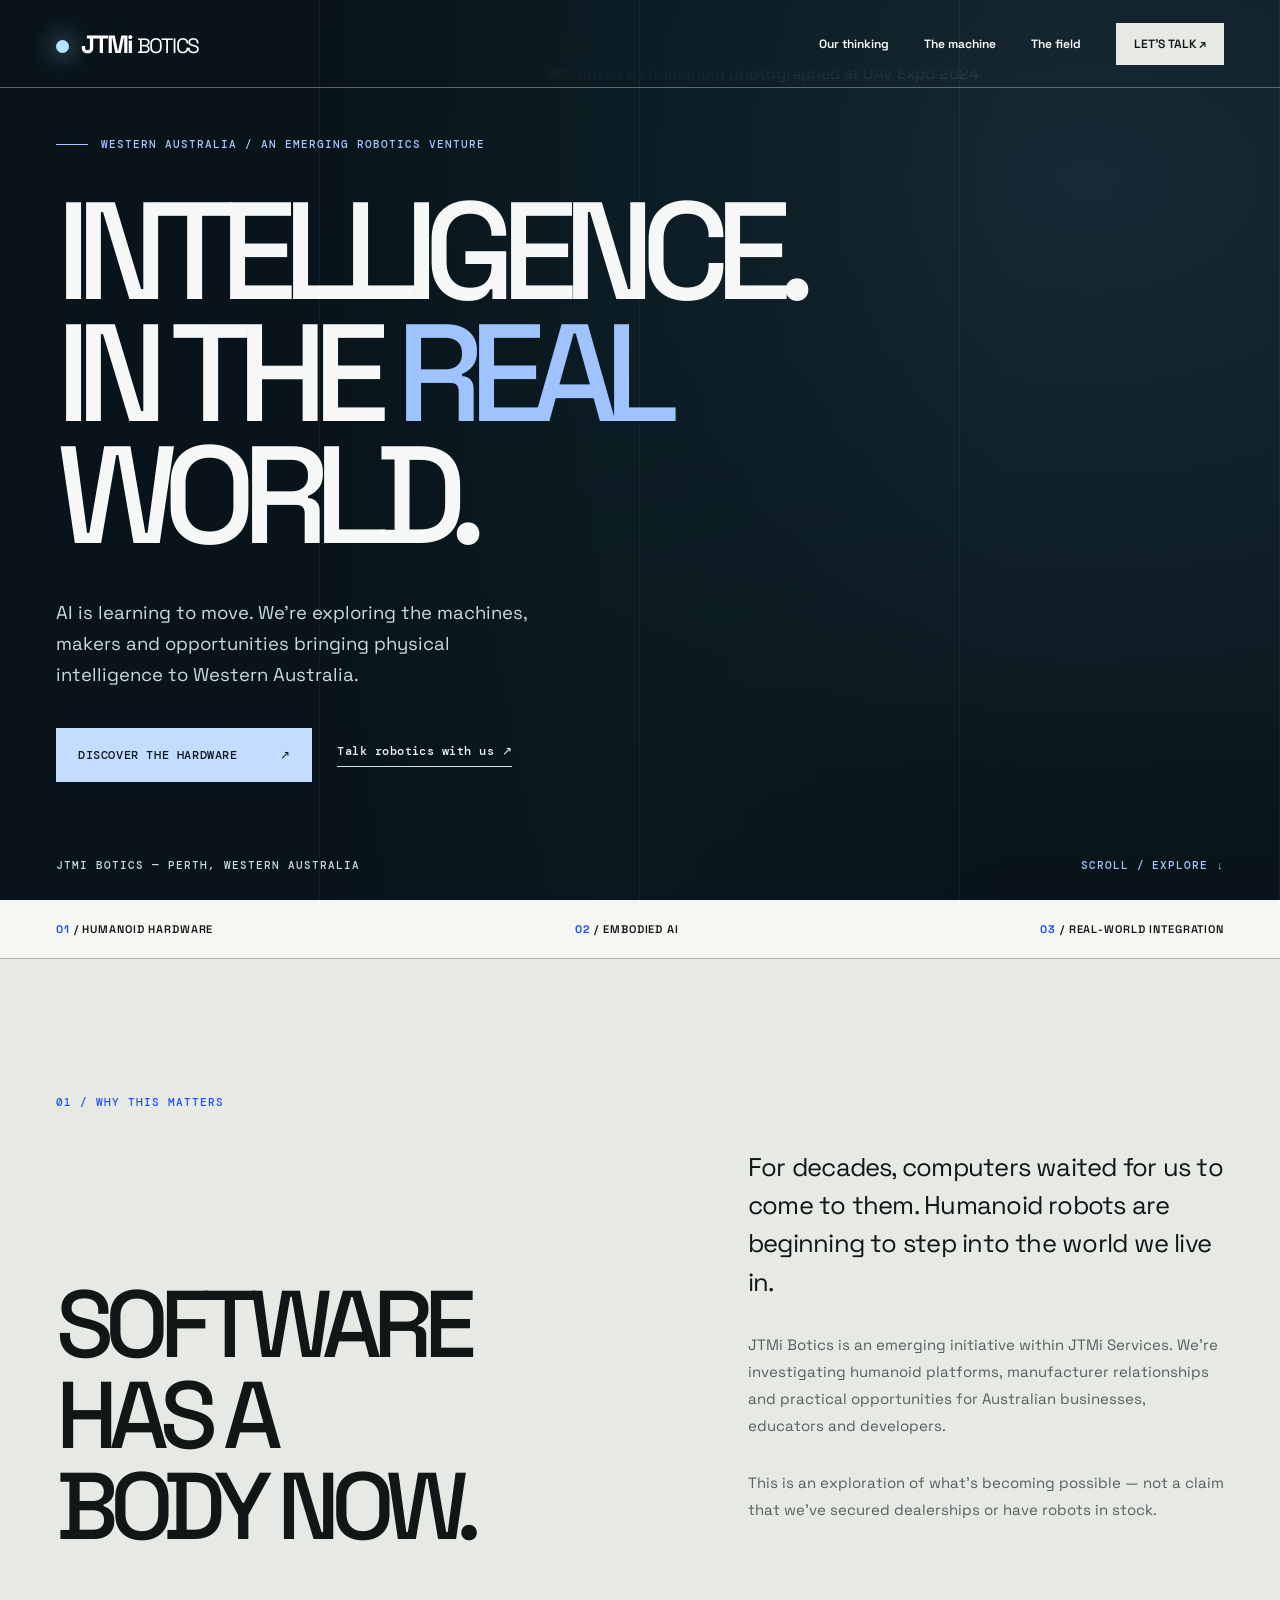
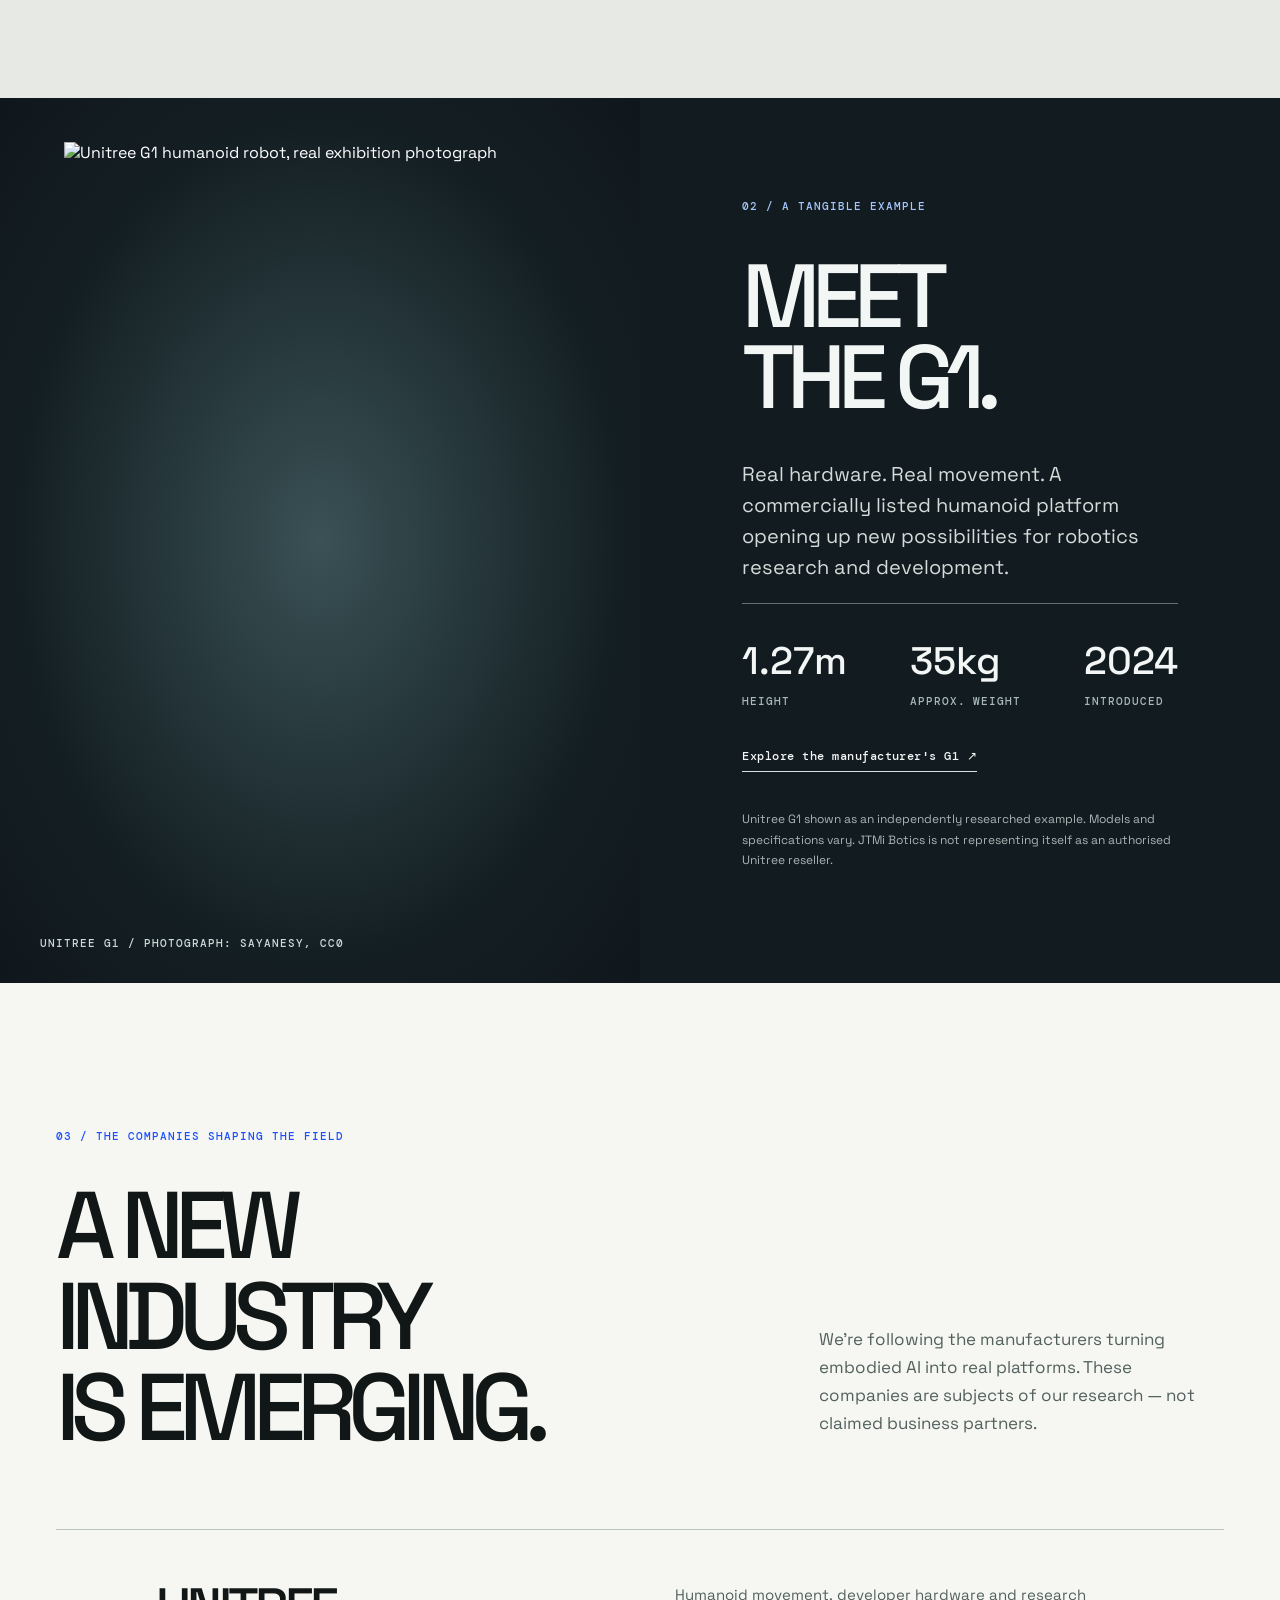
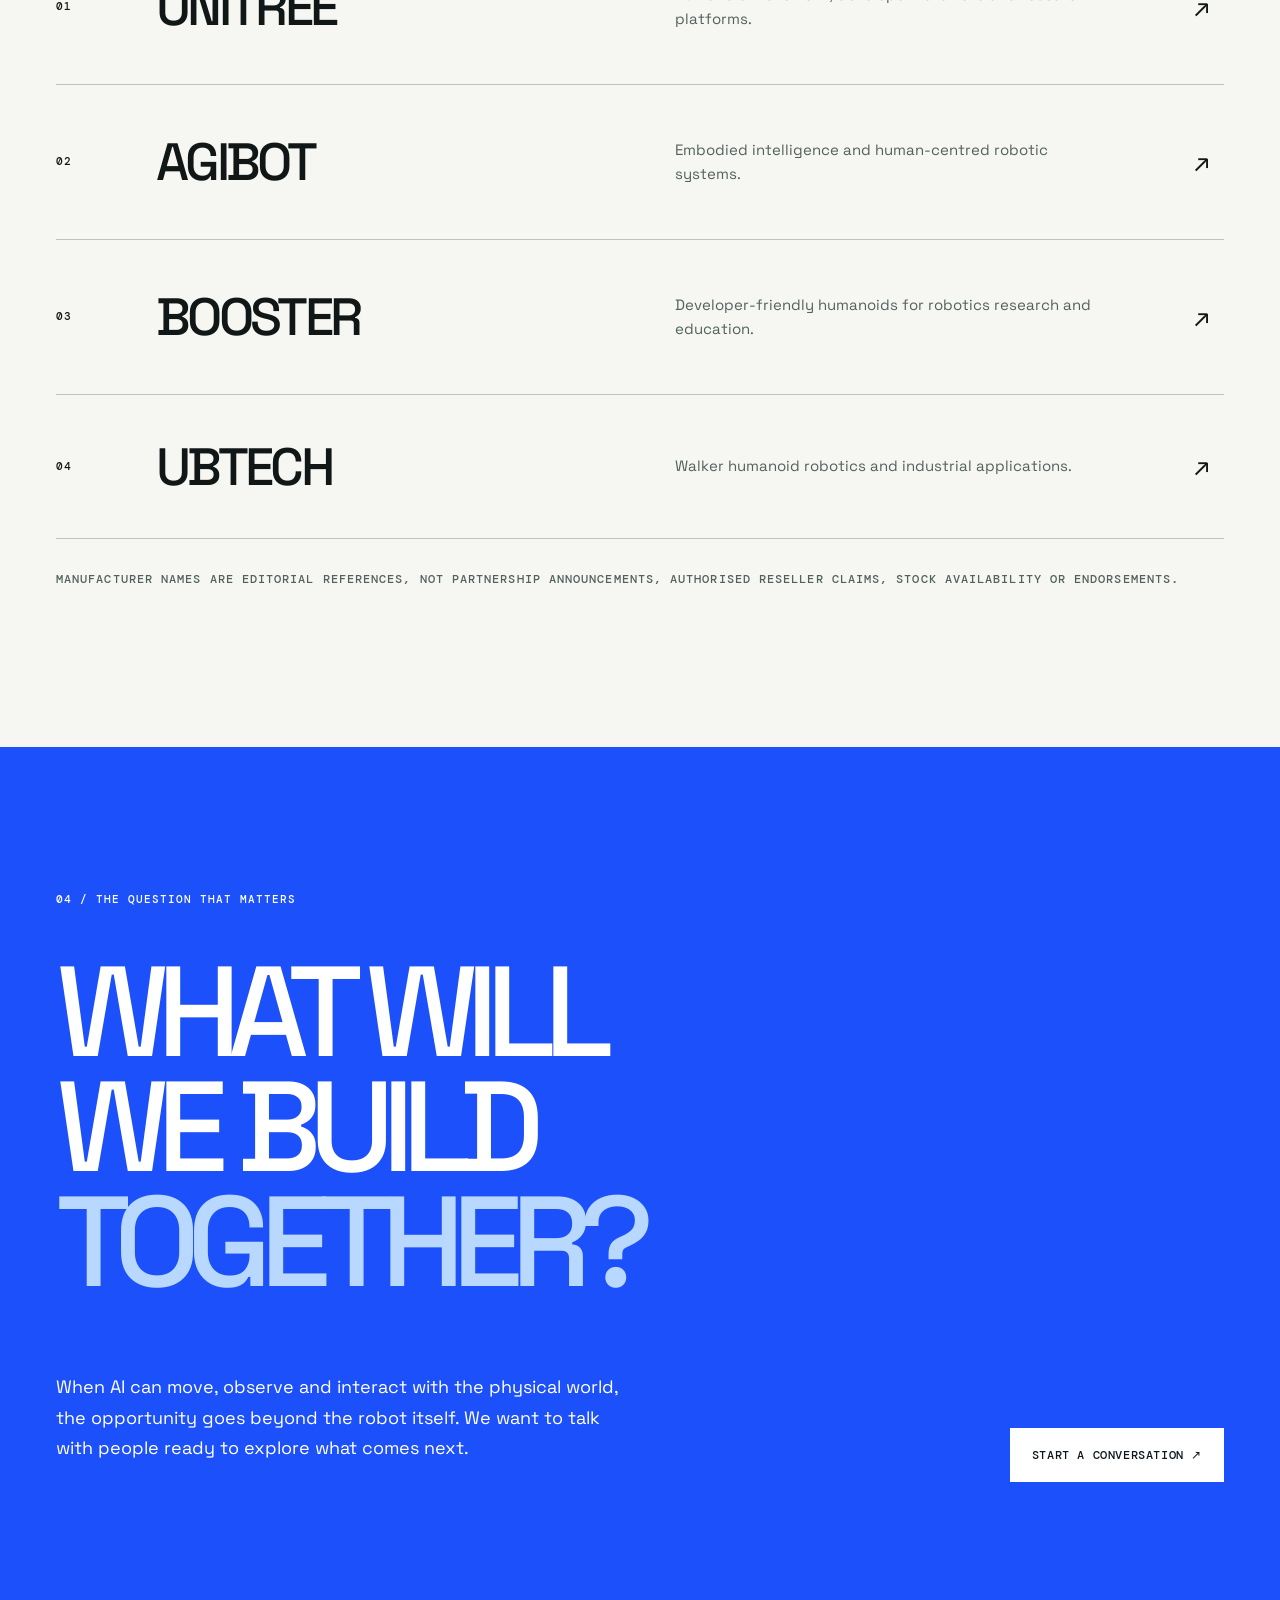
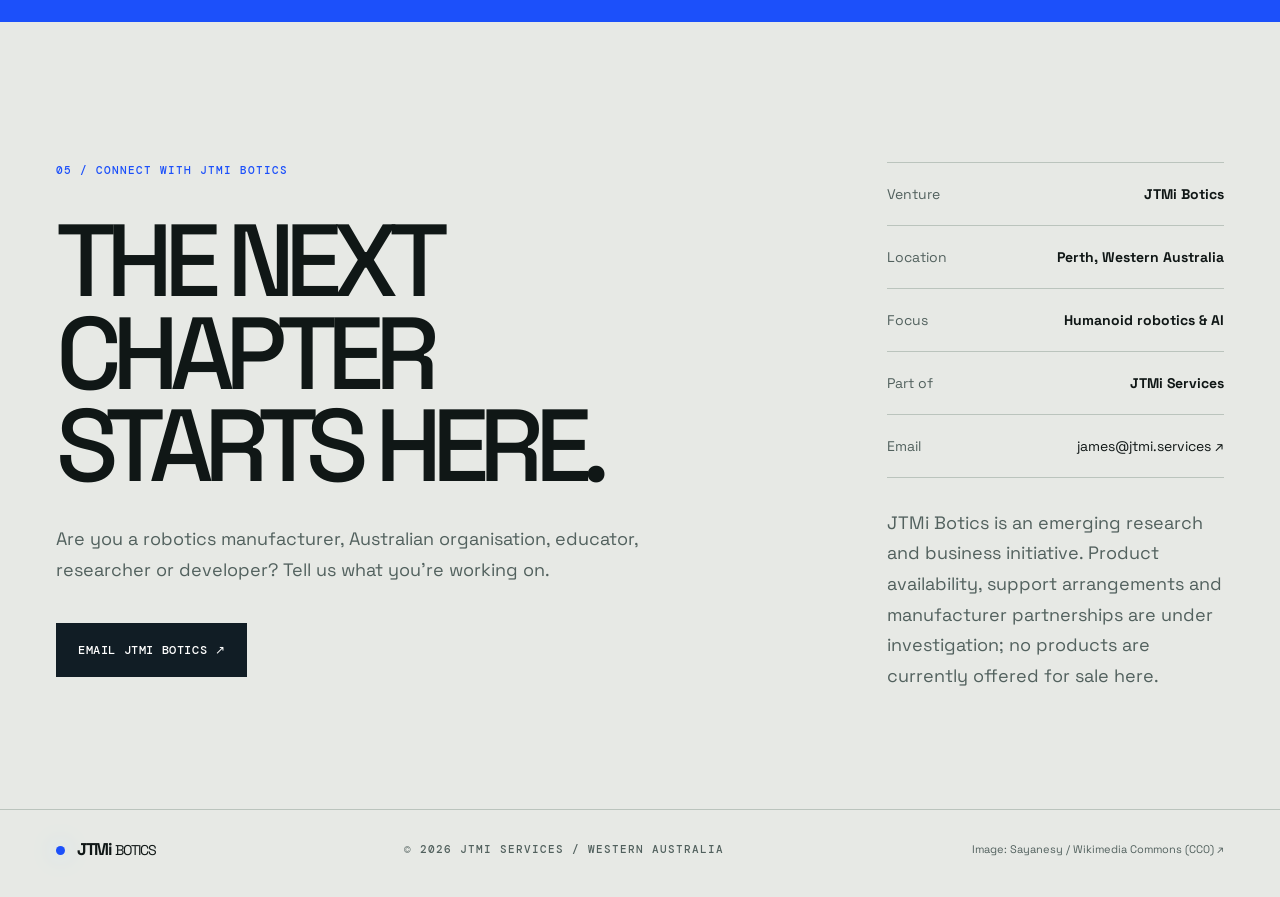
==== commit 965884da: "Create separate Taste Design concept for JTMi Botics with responsive photo-led editorial design" ====
--- a/botics/index.html
+++ b/botics/index.html
@@ -1,21 +1,25 @@
 <!doctype html>
-<html lang="en-AU"><head><meta charset="utf-8"><meta name="viewport" content="width=device-width,initial-scale=1"><meta name="theme-color" content="#090b0b"><meta name="description" content="JTMi Botics. Humanoid robotics and embodied AI. Independent exploration, research, demonstrations and integration from Western Australia."><title>JTMi BOTICS — Tomorrow has a body.</title><link rel="preconnect" href="https://fonts.googleapis.com"><link rel="preconnect" href="https://fonts.gstatic.com" crossorigin><link href="https://fonts.googleapis.com/css2?family=DM+Mono:wght@400;500&family=Manrope:wght@400;500;600;700;800&display=swap" rel="stylesheet">
+<html lang="en-AU">
+<head>
+<meta charset="utf-8"><meta name="viewport" content="width=device-width,initial-scale=1">
+<meta name="theme-color" content="#e7e9e5"><meta name="description" content="JTMi Botics — an emerging Western Australian initiative exploring humanoid robotics, embodied intelligence and real-world integration.">
+<title>JTMi Botics — Intelligence, in the physical world.</title>
+<link rel="preconnect" href="https://fonts.googleapis.com"><link rel="preconnect" href="https://fonts.gstatic.com" crossorigin>
+<link href="https://fonts.googleapis.com/css2?family=DM+Mono:wght@400;500&family=Space+Grotesk:wght@400;500;600;700&display=swap" rel="stylesheet">
 <style>
-:root{--black:#090b0b;--paper:#edece7;--ink:#161c1a;--acid:#d5f95b;--faded:#a5aaa7;--line:#323735}*{box-sizing:border-box}html{scroll-behavior:smooth}body{margin:0;background:var(--black);color:var(--paper);font-family:Manrope,Arial,sans-serif}a{color:inherit;text-decoration:none}a:focus-visible,button:focus-visible{outline:2px solid var(--acid);outline-offset:5px}button{font:inherit}::selection{background:var(--acid);color:#151616}.mono{font:500 11px/1.7 'DM Mono',monospace;letter-spacing:.13em;text-transform:uppercase}.container{width:min(1500px,calc(100% - 112px));margin:auto}.topbar{position:absolute;z-index:30;top:0;left:0;right:0;border-bottom:1px solid #ffffff3b}.bar{height:94px;display:flex;align-items:center;justify-content:space-between}.identity{font-size:25px;letter-spacing:-.07em;font-weight:800;display:flex;align-items:center;gap:14px}.identity em{font-style:normal;font-weight:500}.sigil{display:inline-flex;width:32px;height:32px;background:var(--acid);color:var(--black);align-items:center;justify-content:center;font:700 22px Manrope;transform:rotate(-12deg)}.nav{display:flex;align-items:center;gap:38px}.nav a{font-size:11px;letter-spacing:.1em;text-transform:uppercase;font-weight:700}.nav a:hover{color:var(--acid)}.nav .contact-link{background:var(--acid);color:#0a0b0b;padding:16px 21px}
-.hero{min-height:800px;min-height:100svh;position:relative;overflow:hidden;background:#080a0a;display:flex;align-items:flex-end}.hero-media{position:absolute;inset:0;background:radial-gradient(ellipse at 70% 46%,#323d3c,#101414 37%,#050707 75%)}.hero-media:after{content:"";position:absolute;inset:0;background:linear-gradient(90deg,#080a0a 2%,#080a0a 18%,#080a0ae0 39%,transparent 70%),linear-gradient(0deg,#080a0a 0%,transparent 20%)}.hero-media img{position:absolute;right:6%;top:13%;height:83%;width:55%;object-fit:contain;object-position:center;filter:contrast(1.16) grayscale(1) brightness(.83);mix-blend-mode:screen;mask-image:linear-gradient(to bottom,transparent 0%,black 7%,black 88%,transparent 100%)}.hero-lines{position:absolute;inset:0;pointer-events:none;background:repeating-linear-gradient(90deg,transparent 0,transparent calc(25% - 1px),#ffffff0d calc(25% - 1px),#ffffff0d 25%)}.hero-main{z-index:2;position:relative;padding:195px 0 150px;width:100%}.hero-label{display:flex;gap:12px;align-items:center;color:var(--acid)}.hero-label:before{content:"";width:30px;height:1px;background:var(--acid)}h1{font-size:clamp(74px,10.5vw,176px);font-weight:600;letter-spacing:-.105em;line-height:.86;margin:55px 0 45px;max-width:1050px}h1 .outline{color:transparent;-webkit-text-stroke:1.5px #cbd2cb}h1 .accent{color:var(--acid)}.hero-intro{font-size:clamp(16px,1.48vw,21px);line-height:1.75;max-width:490px;color:#ccd2ce}.hero-actions{display:flex;gap:34px;align-items:center;margin-top:44px}.action{display:inline-flex;gap:40px;align-items:center;justify-content:space-between;background:var(--acid);color:var(--black);font:500 12px 'DM Mono',monospace;text-transform:uppercase;letter-spacing:.06em;padding:20px 24px;border:1px solid var(--acid);transition:transform .2s}.action:hover{transform:translateY(-3px)}.ghost{border-bottom:1px solid #c5ccc2;padding-bottom:10px;font:500 12px 'DM Mono',monospace;text-transform:uppercase}.side-spec{position:absolute;right:5%;top:46%;z-index:3;color:#c8d8d0;writing-mode:vertical-rl}.hero-bottom{position:absolute;bottom:34px;left:0;right:0;z-index:3}.hero-bottom .container{display:flex;justify-content:space-between;color:#c9c9bc}.hero-bottom span:last-child{color:var(--acid)}
-.manifest{background:var(--acid);color:var(--black);padding:30px 0}.manifest .container{display:flex;align-items:center;justify-content:space-between;gap:25px}.manifest .mono{font-size:12px}.manifest b{font-weight:700}.section{padding:145px 0}.eyebrow{color:var(--acid);margin-bottom:38px;display:block}.two-col{display:grid;grid-template-columns:.9fr 1.1fr;gap:100px}.section-title{font-size:clamp(52px,6.4vw,105px);letter-spacing:-.09em;line-height:1;font-weight:600;margin:0}.text-lead{font-size:clamp(18px,2vw,27px);letter-spacing:-.035em;line-height:1.5;margin:0 0 28px}.body-copy{color:#a8b0ac;font-size:15px;line-height:1.9;max-width:550px}.platform{background:#dadbd5;color:#151b18;padding:120px 0 135px;overflow:hidden}.platform .eyebrow{color:#56623b}.platform .body-copy{color:#5d6963}.platform .section-title{max-width:1000px}.machine{display:grid;grid-template-columns:1fr 1fr;align-items:center;gap:50px;min-height:470px;border-top:1px solid #a6aaa3;margin-top:75px}.machine-photo{position:relative;min-height:485px;overflow:hidden;background:#111716}.machine-photo img{width:100%;height:485px;object-fit:contain;filter:grayscale(1) contrast(1.1);mix-blend-mode:screen;padding:25px}.machine-photo .photo-tag{position:absolute;bottom:15px;left:20px;color:#dce1d9}.machine h3{font-size:clamp(44px,5vw,82px);letter-spacing:-.08em;line-height:1;margin:20px 0}.machine p{max-width:490px;font-size:16px;line-height:1.85;color:#546058}.machine .specs{border-top:1px solid #adb4aa;margin:35px 0 25px;display:flex;gap:60px;padding-top:22px}.specs strong{font-size:23px;font-weight:600}.specs span{display:block;color:#68746c}.machine a{display:inline-block;border-bottom:1px solid #152016;padding-bottom:7px;font-size:12px;font-weight:700;letter-spacing:.07em}.legal{margin-top:28px;font-size:11px;line-height:1.8;color:#57655e}
-.index{display:grid;grid-template-columns:1fr 1fr;gap:0;border-top:1px solid var(--line)}.index-row{grid-column:1/-1;display:grid;grid-template-columns:100px 1fr 1.25fr 45px;gap:25px;align-items:center;border-bottom:1px solid var(--line);padding:33px 0;transition:background .2s}.index-row:hover{background:#151b19}.index-row .num{color:var(--acid)}.index-row h3{font-size:clamp(28px,3.6vw,56px);letter-spacing:-.065em;font-weight:600;margin:0}.index-row p{max-width:430px;color:#b1b9b3;font-size:14px;line-height:1.7}.index-row .arr{font-size:24px;color:var(--acid)}.index-note{margin-top:24px;color:#8a9990;font-size:11px;max-width:750px;line-height:1.8}
-.statement{background:#151c19;padding:160px 0}.statement h2{font-size:clamp(60px,9vw,145px);max-width:1300px;line-height:.94;letter-spacing:-.095em;font-weight:600;margin:20px 0 60px}.statement h2 span{color:var(--acid)}.statement .bottom-statement{display:flex;justify-content:space-between;align-items:end;gap:40px}.statement .bottom-statement p{max-width:490px;font-size:16px;line-height:1.8;color:#b4beb5}
-.contact{background:var(--paper);color:var(--ink);padding:125px 0 100px}.contact-grid{display:grid;grid-template-columns:1.4fr 1fr;gap:95px;align-items:end}.contact .eyebrow{color:#607326}.contact h2{font-size:clamp(57px,7.1vw,112px);line-height:.95;letter-spacing:-.085em;margin:0 0 25px}.contact p{color:#626d66;font-size:16px;line-height:1.9;max-width:535px}.contact .action{margin-top:35px;background:#151b18;border-color:#151b18;color:var(--acid)}.contact-meta{border-top:1px solid #9ca59d}.contact-meta div{display:flex;align-items:center;justify-content:space-between;gap:15px;padding:21px 0;border-bottom:1px solid #b0b7ae;font-size:13px}.contact-meta span{color:#77837b}footer{background:var(--paper);color:#667267;border-top:1px solid #b1b9ae;padding:32px 0}footer .container{display:flex;justify-content:space-between;gap:20px;align-items:center;font-size:11px}footer .identity{font-size:18px;color:#151d18}footer .sigil{width:22px;height:22px;font-size:15px;background:#1c241f;color:var(--acid)}.reveal{opacity:0;transform:translateY(28px);transition:transform .65s ease,opacity .65s ease}.reveal.in{opacity:1;transform:translateY(0)}
-@media(max-width:960px){.container{width:calc(100% - 52px)}.bar{height:77px}.nav{gap:16px}.nav a:not(.contact-link){display:none}.hero{min-height:850px}.hero-media img{width:75%;right:-12%;top:8%;height:75%;opacity:.65}.hero-main{padding:250px 0 160px}.hero-media:after{background:linear-gradient(90deg,#080a0af5 0%,#080a0ac7 38%,transparent 100%),linear-gradient(0deg,#080a0a,transparent 35%)}h1{font-size:clamp(77px,12vw,125px)}.two-col{gap:55px}.machine{gap:25px}.side-spec{display:none}.section{padding:105px 0}.statement{padding:110px 0}}
-@media(max-width:620px){.container{width:calc(100% - 36px)}.identity{font-size:21px;gap:8px}.sigil{width:25px;height:25px;font-size:17px}.nav .contact-link{font-size:10px;padding:12px}.hero{min-height:760px;min-height:100svh}.hero-media img{top:8%;right:-22%;width:112%;height:60%;opacity:.64}.hero-media:after{background:linear-gradient(0deg,#090b0b 21%,#090b0b88 52%,transparent 90%),linear-gradient(90deg,#090b0b6e,transparent 85%)}.hero-main{padding:300px 0 125px}h1{font-size:clamp(62px,16vw,90px);margin:24px 0}.hero-intro{font-size:15px;max-width:330px}.hero-actions{margin-top:28px;gap:20px;flex-wrap:wrap}.action{padding:17px 18px;gap:15px;font-size:10px}.hero-bottom{bottom:18px}.hero-bottom .mono{font-size:9px}.manifest .container{align-items:flex-start;flex-direction:column;gap:5px}.manifest{padding:17px 0}.section{padding:80px 0}.two-col,.machine,.contact-grid{grid-template-columns:1fr;gap:24px}.section-title{font-size:clamp(48px,12vw,69px)}.platform{padding:85px 0}.machine{margin-top:50px}.machine-photo,.machine-photo img{min-height:360px;height:360px}.machine h3{font-size:58px}.index-row{grid-template-columns:42px 1fr 20px;gap:12px;padding:24px 0}.index-row p{grid-column:2/3;grid-row:2;margin:0}.index-row .arr{grid-column:3;grid-row:1}.index-row h3{font-size:33px}.statement{padding:85px 0}.statement h2{font-size:clamp(56px,13vw,80px)}.statement .bottom-statement{display:block}.contact{padding:85px 0}.contact h2{font-size:clamp(55px,12vw,81px)}.contact-meta{margin-top:30px}footer .container{flex-direction:column;align-items:flex-start}}
-@media(prefers-reduced-motion:reduce){html{scroll-behavior:auto}.reveal{opacity:1;transform:none;transition:none}.action{transition:none}}@media(no-preference){}</style></head>
-<body><header class="topbar"><div class="container bar"><a class="identity" href="#home"><span class="sigil">✳</span>JTMi <em>BOTICS</em></a><nav class="nav" aria-label="Main navigation"><a href="#vision">Our thinking</a><a href="#hardware">The hardware</a><a href="#ecosystem">Ecosystem</a><a class="contact-link" href="#contact">GET IN TOUCH ↗</a></nav></div></header>
-<main><section class="hero" id="home"><div class="hero-media"><img src="https://commons.wikimedia.org/wiki/Special:FilePath/Unitree_G1.jpg?width=960" alt="Real Unitree G1 humanoid robot photographed at UAV Expo 2024" fetchpriority="high"></div><div class="hero-lines"></div><div class="container hero-main"><div class="mono hero-label">Perth / Western Australia / 2026</div><h1>TOMORROW<br>HAS A<br><span class="outline">BODY.</span></h1><p class="hero-intro">Humanoid robotics has moved beyond science fiction. Meet the machines reshaping what's possible — and the people working to bring them to Western Australia.</p><div class="hero-actions"><a class="action" href="#hardware">MEET THE MACHINES <span>↗</span></a><a class="ghost" href="#contact">Start a conversation ↗</a></div></div><div class="mono side-spec">MODEL REFERENCE / UNITREE G1 / PHOTO: SAYANESY CC0</div><div class="hero-bottom"><div class="container"><span class="mono">Embodied intelligence / An emerging JTMi venture</span><span class="mono">Scroll to discover ↓</span></div></div></section>
-<div class="manifest"><div class="container"><span class="mono"><b>01 /</b> A NEW FRONTIER</span><span class="mono">HUMANOID SYSTEMS · MACHINE INTELLIGENCE · REAL-WORLD APPLICATIONS</span></div></div>
-<section class="section" id="vision"><div class="container"><span class="eyebrow mono">The opportunity / 001</span><div class="two-col reveal"><h2 class="section-title">THE FUTURE<br>IS GETTING<br>PHYSICAL.</h2><div><p class="text-lead">Machines that can see, move, learn and interact with our world are changing the definition of computing.</p><p class="body-copy">JTMi Botics is a new Western Australian initiative investigating humanoid robotics, manufacturer relationships, developer platforms and practical AI integration. Our aim is simple: make this fast-moving field more accessible to local businesses, educators and innovators.</p><p class="body-copy">We're at the beginning. That's precisely why we're here.</p></div></div></div></section>
-<section class="platform" id="hardware"><div class="container"><span class="eyebrow mono">Hardware spotlight / 002</span><h2 class="section-title">NOT A RENDER.<br>A REAL ROBOT.</h2><div class="machine"><div class="machine-photo"><img src="https://commons.wikimedia.org/wiki/Special:FilePath/Unitree_G1.jpg?width=960" alt="Unitree G1 humanoid robot in an exhibition photograph" loading="lazy"><span class="photo-tag mono">Unitree G1 / Photograph: Sayanesy · CC0</span></div><div><span class="mono">Product reference / 01</span><h3>UNITREE<br>G1.</h3><p>A real, commercially listed humanoid platform built for movement, sensing and robotics experimentation. This is the kind of tangible technology we're studying for the Australian market.</p><div class="specs"><div><strong>1.32m</strong><span class="mono">Height</span></div><div><strong>~35kg</strong><span class="mono">Weight</span></div><div><strong>23</strong><span class="mono">G1 joints</span></div></div><a href="https://www.unitree.com/g1/" target="_blank" rel="noopener noreferrer">SEE MANUFACTURER DETAILS ↗</a><p class="legal">Specifications from Unitree's public G1 product information. G1 EDU differs from the standard model. Product reference only; JTMi Botics is not an authorised Unitree reseller at this time.</p></div></div></div></section>
-<section class="section" id="ecosystem"><div class="container"><span class="eyebrow mono">The field / 003</span><div class="two-col"><h2 class="section-title">THE WORLD<br>IS MOVING.</h2><div><p class="text-lead">A new generation of companies is making humanoid robotics real.</p><p class="body-copy">We are researching the platforms, their capabilities and possible routes to manufacturer-backed supply and technical support. These are companies we follow, not claimed partners.</p></div></div><div class="index"><a class="index-row" href="https://www.unitree.com/" target="_blank" rel="noopener noreferrer"><span class="mono num">01</span><h3>UNITREE</h3><p>Movement, developer hardware and commercial humanoid platforms.</p><span class="arr">↗</span></a><a class="index-row" href="https://www.agibot.com/" target="_blank" rel="noopener noreferrer"><span class="mono num">02</span><h3>AGIBOT</h3><p>Embodied intelligence, interaction and next-generation machines.</p><span class="arr">↗</span></a><a class="index-row" href="https://www.booster.tech/" target="_blank" rel="noopener noreferrer"><span class="mono num">03</span><h3>BOOSTER</h3><p>Humanoid robotics for education and robotics development.</p><span class="arr">↗</span></a><a class="index-row" href="https://www.ubtrobot.com/en/" target="_blank" rel="noopener noreferrer"><span class="mono num">04</span><h3>UBTECH</h3><p>Walker-series humanoids and industrial robotics research.</p><span class="arr">↗</span></a></div><p class="index-note mono">Brands and product references identify companies of interest. No current manufacturer endorsement, certification, stockholding or reseller relationship is implied.</p></div></section>
-<section class="statement"><div class="container"><span class="eyebrow mono">A different kind of intelligence / 004</span><h2 class="reveal">WHAT HAPPENS<br>WHEN AI CAN<br><span>MOVE?</span></h2><div class="bottom-statement"><p>That's the question driving JTMi Botics. Hardware is only the beginning. The more interesting possibilities emerge when robotics meets intelligent software, networks and real environments.</p><a class="action" href="#contact">EXPLORE WITH US ↗</a></div></div></section>
-<section class="contact" id="contact"><div class="container contact-grid"><div><span class="eyebrow mono">Get involved / 005</span><h2>LET'S BUILD<br>WHAT'S NEXT.</h2><p>Manufacturer, developer, researcher, educator or simply curious about humanoids? We're interested in conversations with people who want to explore the future of physical AI in Western Australia.</p><a class="action" href="mailto:james@jtmi.services?subject=JTMi%20Botics%20%E2%80%94%20Humanoid%20Robotics%20Enquiry">START THE CONVERSATION ↗</a></div><div class="contact-meta"><div><span>Venture</span><strong>JTMi Botics</strong></div><div><span>Based in</span><strong>Perth, WA</strong></div><div><span>Focus</span><strong>Humanoid robotics / AI</strong></div><div><span>Part of</span><strong>JTMi Services</strong></div><div><span>Contact</span><a href="mailto:james@jtmi.services">james@jtmi.services ↗</a></div><p class="legal">An emerging JTMi Services business initiative. Manufacturer partnerships and commercial offerings are being explored; no products are currently offered for sale on this site.</p></div></div></section></main>
-<footer><div class="container"><a href="#home" class="identity"><span class="sigil">✳</span>JTMi <em>BOTICS</em></a><span>© <span id="year">2026</span> JTMi Services · Western Australia</span><a href="https://commons.wikimedia.org/wiki/File:Unitree_G1.jpg" target="_blank" rel="noopener noreferrer">Photo: Sayanesy / Wikimedia Commons · CC0 ↗</a></div></footer><script>document.getElementById('year').textContent=new Date().getFullYear();if('IntersectionObserver'in window&&!matchMedia('(prefers-reduced-motion: reduce)').matches){let io=new IntersectionObserver(es=>{es.forEach(e=>{if(e.isIntersecting){e.target.classList.add('in');io.unobserve(e.target)}})},{threshold:.08});document.querySelectorAll('.reveal').forEach(e=>io.observe(e))}else{document.querySelectorAll('.reveal').forEach(e=>e.classList.add('in'))}</script></body></html>+:root{--ink:#101716;--blue:#1c50fa;--paper:#e7e9e5;--mist:#f6f7f3;--muted:#52615e;--line:#bbc4bd}*{box-sizing:border-box}html{scroll-behavior:smooth}body{margin:0;background:var(--paper);color:var(--ink);font-family:'Space Grotesk',Arial,sans-serif;overflow-x:hidden}a{color:inherit;text-decoration:none}a:focus-visible{outline:3px solid var(--blue);outline-offset:5px}::selection{background:var(--blue);color:white}img{display:block;max-width:100%}.mono{font:500 11px/1.6 'DM Mono',monospace;letter-spacing:.09em;text-transform:uppercase}.wrap{width:min(1550px,calc(100% - 112px));margin-inline:auto}.header{height:88px;position:absolute;z-index:5;inset:0 0 auto;border-bottom:1px solid #ffffff54;color:#fff}.header .wrap{height:100%;display:flex;align-items:center;justify-content:space-between}.brand{font-size:25px;font-weight:700;letter-spacing:-.075em}.brand small{font-weight:400;letter-spacing:-.06em}.brand:before{content:"";display:inline-block;width:13px;height:13px;background:#b7e5ff;border-radius:50%;margin-right:12px;box-shadow:0 0 24px #a9d9ff}.nav{display:flex;gap:35px;align-items:center}.nav a{font-size:12px;font-weight:600}.nav .nav-cta{background:var(--paper);color:var(--ink);padding:13px 18px}.hero{position:relative;min-height:830px;min-height:100svh;overflow:hidden;background:#0b191f;color:#f5f8f7;display:flex;align-items:center}.hero-photo{position:absolute;inset:0;overflow:hidden}.hero-photo:before{content:"";position:absolute;inset:0;z-index:1;background:linear-gradient(90deg,#08141a 4%,#08141aef 26%,#0a1a21b8 47%,transparent 79%),linear-gradient(0deg,#08141a 1%,transparent 26%),radial-gradient(ellipse at 85% 20%,#38567044,transparent 62%)}.hero-photo img{width:55%;height:100%;object-fit:contain;position:absolute;right:2%;top:7%;filter:contrast(1.16) saturate(.7) brightness(.84);mask-image:linear-gradient(to bottom,transparent 0%,black 10%,black 88%,transparent 100%)}.hero-grid{position:absolute;inset:0;z-index:1;pointer-events:none;background:repeating-linear-gradient(90deg,transparent 0,transparent calc(25% - 1px),#ffffff0b calc(25% - 1px),#ffffff0b 25%)}.hero-content{position:relative;z-index:2;padding-top:128px;padding-bottom:110px;width:100%}.eyebrow{display:flex;align-items:center;gap:13px;color:#a6c7fd}.eyebrow:before{content:"";display:inline-block;width:32px;height:1px;background:currentColor}h1{font-size:clamp(76px,10.8vw,175px);letter-spacing:-.105em;line-height:.88;font-weight:500;margin:38px 0 42px;max-width:1130px}h1 em{font-style:normal;color:#9ec3ff}h1 span{display:block}.hero-intro{font-size:clamp(16px,1.45vw,21px);max-width:480px;line-height:1.65;color:#cbd9da}.buttons{display:flex;align-items:center;gap:25px;flex-wrap:wrap;margin-top:38px}.button{display:inline-flex;align-items:center;justify-content:space-between;gap:42px;background:#c2ddff;color:#0c1820;padding:19px 22px;font:500 12px 'DM Mono',monospace;letter-spacing:.05em;text-transform:uppercase;transition:transform .2s,background .2s}.button:hover{transform:translateY(-3px);background:white}.text-link{font:500 12px 'DM Mono',monospace;letter-spacing:.04em;border-bottom:1px solid #d2e1e8;padding-bottom:7px}.hero-index{position:absolute;bottom:25px;left:0;right:0;z-index:3}.hero-index .wrap{display:flex;align-items:center;justify-content:space-between;gap:15px;color:#c9dbde}.hero-index span:last-child{color:#a6c7fd}.rail{border-bottom:1px solid #aab5ae;background:var(--mist)}.rail .wrap{display:flex;gap:20px;justify-content:space-between;padding:22px 0}.rail span{font-size:11px;font-weight:600;letter-spacing:.08em;text-transform:uppercase}.rail b{color:var(--blue)}.intro{padding:135px 0 145px}.section-index{color:var(--blue);display:block;margin-bottom:36px}.intro-layout{display:grid;grid-template-columns:1.1fr .9fr;gap:110px;align-items:end}.display{font-size:clamp(54px,7.4vw,120px);font-weight:500;line-height:.96;letter-spacing:-.095em;margin:0}.intro p{font-size:clamp(18px,2vw,29px);letter-spacing:-.03em;line-height:1.5;margin:0 0 30px}.intro .secondary{font-size:15px;letter-spacing:0;line-height:1.8;color:var(--muted)}.feature{background:#121b20;color:#f2f6f4;position:relative;overflow:hidden;min-height:780px;display:grid;grid-template-columns:1fr 1fr}.feature-media{min-height:800px;position:relative;background:#253239;display:flex;align-items:center;justify-content:center;overflow:hidden}.feature-media:before{content:"";position:absolute;inset:0;background:radial-gradient(ellipse at center,#3a5155 0%,#141f23 66%,#10171c 100%)}.feature-media img{position:relative;z-index:1;height:90%;max-height:800px;width:80%;object-fit:contain;filter:contrast(1.12) saturate(.65);transition:transform .7s}.feature-media:hover img{transform:scale(1.025)}.feature-media .mono{position:absolute;bottom:30px;left:40px;z-index:2;color:#cadad6}.feature-content{padding:100px min(8vw,125px);display:flex;flex-direction:column;justify-content:space-between}.feature-content .section-index{color:#a6c7fd}.feature-title{font-size:clamp(63px,7vw,112px);letter-spacing:-.09em;line-height:.91;margin:40px 0;font-weight:500}.feature-lead{font-size:20px;line-height:1.55;max-width:480px;color:#d4dbd8}.feature-bottom{border-top:1px solid #617070;padding-top:32px}.specs{display:flex;justify-content:space-between;gap:16px;margin-bottom:34px}.specs strong{display:block;font-size:clamp(27px,3vw,43px);font-weight:500}.specs span{display:block;color:#a7b9b9;margin-top:8px}.feature-note{font-size:12px;line-height:1.7;color:#a9b6b4;max-width:470px}.feature-content .text-link{display:inline-block;margin-bottom:25px}.field{padding:145px 0;background:var(--mist)}.field-heading{display:flex;justify-content:space-between;align-items:end;gap:80px;margin-bottom:75px}.field-heading p{max-width:405px;font-size:17px;line-height:1.65;color:var(--muted)}.makers{border-top:1px solid var(--line)}.maker{display:grid;grid-template-columns:76px 1fr 1fr 30px;gap:24px;align-items:center;border-bottom:1px solid var(--line);padding:38px 0;transition:padding .25s,color .25s}.maker:hover{padding-left:14px;color:var(--blue)}.maker h3{font-weight:500;font-size:clamp(30px,4.1vw,65px);letter-spacing:-.07em;margin:0}.maker p{font-size:15px;line-height:1.6;color:var(--muted);max-width:430px}.maker .arrow{font-size:26px}.disclaimer{color:var(--muted);font-size:12px;line-height:1.75;margin-top:30px}.manifesto{min-height:680px;background:#1c50fa;color:white;display:flex;align-items:center;padding:140px 0}.manifesto h2{font-weight:500;font-size:clamp(65px,10vw,156px);line-height:.9;letter-spacing:-.1em;margin:45px 0 55px;max-width:1250px}.manifesto h2 em{color:#b8d8ff;font-style:normal}.manifesto-bottom{display:flex;justify-content:space-between;gap:50px;align-items:end}.manifesto p{font-size:18px;line-height:1.7;max-width:570px}.manifesto .button{background:#fff}.contact{background:var(--paper);padding:140px 0 100px}.contact-grid{display:grid;grid-template-columns:1.35fr .65fr;gap:130px}.contact h2{font-size:clamp(60px,8vw,132px);line-height:.9;font-weight:500;letter-spacing:-.095em;margin:24px 0 32px}.contact p{font-size:18px;line-height:1.7;max-width:600px;color:var(--muted)}.contact .button{background:#111d25;color:white;margin-top:20px}.contact-aside{border-top:1px solid var(--line);align-self:end}.fact{display:flex;gap:20px;justify-content:space-between;padding:22px 0;border-bottom:1px solid var(--line);font-size:14px}.fact span{color:var(--muted)}footer{background:var(--paper);border-top:1px solid var(--line);padding:28px 0 37px}footer .wrap{display:flex;justify-content:space-between;align-items:center;gap:20px;flex-wrap:wrap}footer a{font-size:11px;color:var(--muted)}footer .brand{font-size:17px;color:var(--ink)}footer .brand:before{background:var(--blue);width:9px;height:9px}footer .mono{color:var(--muted)}.reveal{opacity:0;transform:translateY(30px);transition:opacity .8s,transform .8s}.reveal.visible{opacity:1;transform:none}
+@media(max-width:1024px){.wrap{width:calc(100% - 64px)}.hero-photo img{right:-9%;width:73%}.hero-photo:before{background:linear-gradient(90deg,#08141a 0%,#08141ae8 30%,#08141a8c 70%,transparent)}.intro-layout{gap:50px}.feature-content{padding:70px 45px}.feature-media{min-height:700px}.contact-grid{gap:65px}}
+@media(max-width:700px){.wrap{width:calc(100% - 38px)}.header{height:70px}.brand{font-size:22px}.nav{gap:10px}.nav a:not(.nav-cta){display:none}.nav .nav-cta{padding:11px 13px;font-size:11px}.hero{min-height:760px;min-height:100svh}.hero-photo img{height:74%;width:106%;right:-38%;top:7%;opacity:.75}.hero-photo:before{background:linear-gradient(90deg,#08141af2 0%,#08141ac9 37%,#08141a48 85%),linear-gradient(0deg,#08141a 0%,transparent 40%)}.hero-content{padding-top:175px;padding-bottom:115px}h1{font-size:clamp(68px,15vw,105px);margin:30px 0 26px}.hero-intro{font-size:16px;max-width:345px}.buttons{gap:18px}.button{padding:16px;gap:25px}.hero-index .mono{font-size:9px}.hero-index span:last-child{display:none}.rail .wrap{display:block;padding:17px 0}.rail span{display:block;margin:5px 0;font-size:10px}.intro{padding:90px 0}.intro-layout,.contact-grid{grid-template-columns:1fr;gap:30px}.display{font-size:clamp(53px,13vw,77px)}.intro p{font-size:21px}.feature{display:flex;flex-direction:column}.feature-media{min-height:540px;height:540px}.feature-media img{height:90%;width:65%}.feature-content{padding:75px 22px 65px}.feature-title{font-size:70px}.feature-lead{font-size:18px}.feature-bottom{margin-top:50px}.field{padding:90px 0}.field-heading{display:block;margin-bottom:45px}.field-heading p{margin-top:23px}.maker{grid-template-columns:34px 1fr 25px;gap:12px;padding:24px 0}.maker h3{font-size:39px}.maker p{grid-column:2;grid-row:2;margin:0;font-size:14px}.maker .arrow{grid-column:3;grid-row:1}.manifesto{min-height:auto;padding:95px 0}.manifesto h2{font-size:clamp(56px,13vw,80px)}.manifesto-bottom{display:block}.manifesto p{font-size:16px}.manifesto .button{margin-top:25px}.contact{padding:95px 0 70px}.contact h2{font-size:clamp(57px,13vw,85px)}.contact p{font-size:16px}.contact-aside{margin-top:30px}footer .wrap{align-items:start;flex-direction:column}.feature-media .mono{left:20px;font-size:9px}}
+@media(prefers-reduced-motion:reduce){html{scroll-behavior:auto}*,*:before,*:after{transition:none!important;animation:none!important}.reveal{opacity:1;transform:none}}
+</style></head><body>
+<header class="header"><div class="wrap"><a class="brand" href="#top">JTMi <small>BOTICS</small></a><nav class="nav" aria-label="Main navigation"><a href="#thinking">Our thinking</a><a href="#hardware">The machine</a><a href="#landscape">The field</a><a class="nav-cta" href="#contact">LET'S TALK ↗</a></nav></div></header>
+<main><section class="hero" id="top"><div class="hero-photo"><img src="https://commons.wikimedia.org/wiki/Special:FilePath/Unitree_G1.jpg?width=1380" alt="Unitree G1 humanoid photographed at UAV Expo 2024" fetchpriority="high"></div><div class="hero-grid"></div><div class="hero-content"><div class="wrap"><div class="eyebrow mono">Western Australia / An emerging robotics venture</div><h1><span>INTELLIGENCE.</span><span>IN THE <em>REAL</em></span><span>WORLD.</span></h1><p class="hero-intro">AI is learning to move. We're exploring the machines, makers and opportunities bringing physical intelligence to Western Australia.</p><div class="buttons"><a class="button" href="#hardware">DISCOVER THE HARDWARE <span>↗</span></a><a class="text-link" href="#contact">Talk robotics with us ↗</a></div></div></div><div class="hero-index"><div class="wrap mono"><span>JTMi Botics — Perth, Western Australia</span><span>Scroll / Explore ↓</span></div></div></section>
+<div class="rail"><div class="wrap"><span><b>01</b> / Humanoid hardware</span><span><b>02</b> / Embodied AI</span><span><b>03</b> / Real-world integration</span></div></div>
+<section class="intro" id="thinking"><div class="wrap"><span class="section-index mono">01 / Why this matters</span><div class="intro-layout reveal"><h2 class="display">SOFTWARE<br>HAS A<br>BODY NOW.</h2><div><p>For decades, computers waited for us to come to them. Humanoid robots are beginning to step into the world we live in.</p><p class="secondary">JTMi Botics is an emerging initiative within JTMi Services. We're investigating humanoid platforms, manufacturer relationships and practical opportunities for Australian businesses, educators and developers.</p><p class="secondary">This is an exploration of what's becoming possible — not a claim that we've secured dealerships or have robots in stock.</p></div></div></div></section>
+<section class="feature" id="hardware"><div class="feature-media"><img src="https://commons.wikimedia.org/wiki/Special:FilePath/Unitree_G1.jpg?width=960" alt="Unitree G1 humanoid robot, real exhibition photograph" loading="lazy"><span class="mono">UNITREE G1 / PHOTOGRAPH: SAYANESY, CC0</span></div><div class="feature-content"><div><span class="section-index mono">02 / A tangible example</span><h2 class="feature-title">MEET<br>THE G1.</h2><p class="feature-lead">Real hardware. Real movement. A commercially listed humanoid platform opening up new possibilities for robotics research and development.</p></div><div class="feature-bottom"><div class="specs"><div><strong>1.27m</strong><span class="mono">Height</span></div><div><strong>35kg</strong><span class="mono">Approx. weight</span></div><div><strong>2024</strong><span class="mono">Introduced</span></div></div><a class="text-link" href="https://www.unitree.com/g1/" target="_blank" rel="noopener noreferrer">Explore the manufacturer's G1 ↗</a><p class="feature-note">Unitree G1 shown as an independently researched example. Models and specifications vary. JTMi Botics is not representing itself as an authorised Unitree reseller.</p></div></div></section>
+<section class="field" id="landscape"><div class="wrap"><span class="section-index mono">03 / The companies shaping the field</span><div class="field-heading"><h2 class="display">A NEW<br>INDUSTRY<br>IS EMERGING.</h2><p>We're following the manufacturers turning embodied AI into real platforms. These companies are subjects of our research — not claimed business partners.</p></div><div class="makers"><a class="maker" href="https://www.unitree.com/" target="_blank" rel="noopener noreferrer"><span class="mono">01</span><h3>UNITREE</h3><p>Humanoid movement, developer hardware and research platforms.</p><span class="arrow">↗</span></a><a class="maker" href="https://www.agibot.com/" target="_blank" rel="noopener noreferrer"><span class="mono">02</span><h3>AGIBOT</h3><p>Embodied intelligence and human-centred robotic systems.</p><span class="arrow">↗</span></a><a class="maker" href="https://www.booster.tech/" target="_blank" rel="noopener noreferrer"><span class="mono">03</span><h3>BOOSTER</h3><p>Developer-friendly humanoids for robotics research and education.</p><span class="arrow">↗</span></a><a class="maker" href="https://www.ubtrobot.com/en/" target="_blank" rel="noopener noreferrer"><span class="mono">04</span><h3>UBTECH</h3><p>Walker humanoid robotics and industrial applications.</p><span class="arrow">↗</span></a></div><p class="disclaimer mono">Manufacturer names are editorial references, not partnership announcements, authorised reseller claims, stock availability or endorsements.</p></div></section>
+<section class="manifesto"><div class="wrap"><span class="mono">04 / The question that matters</span><h2>WHAT WILL<br>WE BUILD<br><em>TOGETHER?</em></h2><div class="manifesto-bottom"><p>When AI can move, observe and interact with the physical world, the opportunity goes beyond the robot itself. We want to talk with people ready to explore what comes next.</p><a class="button" href="#contact">START A CONVERSATION ↗</a></div></div></section>
+<section class="contact" id="contact"><div class="wrap contact-grid"><div><span class="section-index mono">05 / Connect with JTMi Botics</span><h2>THE NEXT<br>CHAPTER<br>STARTS HERE.</h2><p>Are you a robotics manufacturer, Australian organisation, educator, researcher or developer? Tell us what you're working on.</p><a class="button" href="mailto:james@jtmi.services?subject=JTMi%20Botics%20-%20Robotics%20Enquiry">EMAIL JTMi BOTICS ↗</a></div><div class="contact-aside"><div class="fact"><span>Venture</span><strong>JTMi Botics</strong></div><div class="fact"><span>Location</span><strong>Perth, Western Australia</strong></div><div class="fact"><span>Focus</span><strong>Humanoid robotics & AI</strong></div><div class="fact"><span>Part of</span><strong>JTMi Services</strong></div><div class="fact"><span>Email</span><a href="mailto:james@jtmi.services">james@jtmi.services ↗</a></div><p class="disclaimer">JTMi Botics is an emerging research and business initiative. Product availability, support arrangements and manufacturer partnerships are under investigation; no products are currently offered for sale here.</p></div></div></section></main>
+<footer><div class="wrap"><a href="#top" class="brand">JTMi <small>BOTICS</small></a><span class="mono">© <span id="year">2026</span> JTMi Services / Western Australia</span><a href="https://commons.wikimedia.org/wiki/File:Unitree_G1.jpg" target="_blank" rel="noopener noreferrer">Image: Sayanesy / Wikimedia Commons (CC0) ↗</a></div></footer>
+<script>document.getElementById('year').textContent=new Date().getFullYear();const reduced=matchMedia('(prefers-reduced-motion: reduce)').matches;if(!reduced&&'IntersectionObserver'in window){const io=new IntersectionObserver(items=>{items.forEach(x=>{if(x.isIntersecting){x.target.classList.add('visible');io.unobserve(x.target)}})},{threshold:.08});document.querySelectorAll('.reveal').forEach(x=>io.observe(x))}else document.querySelectorAll('.reveal').forEach(x=>x.classList.add('visible'));</script>
+</body></html>
